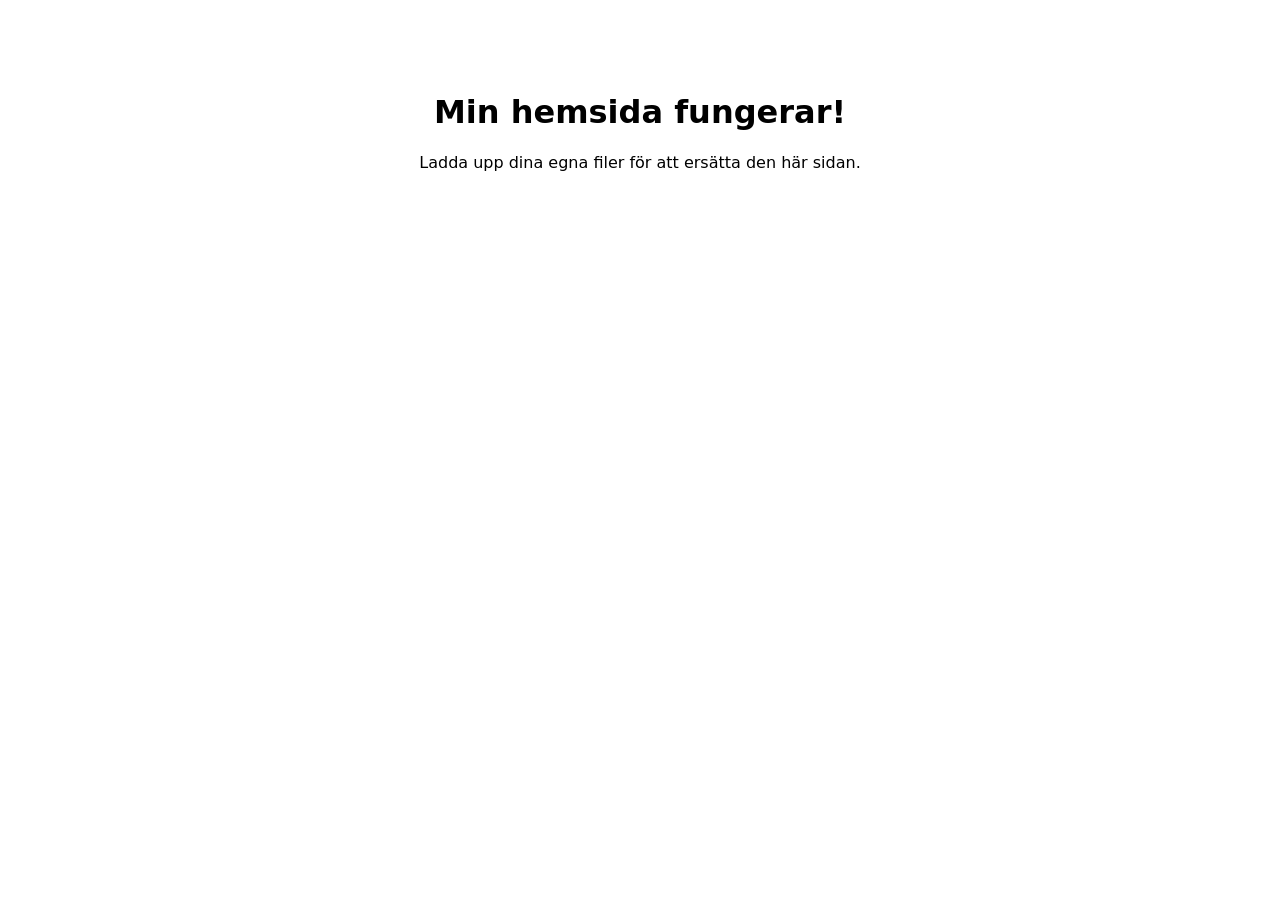
==== index.html @ 6337562b "Create index.html" ====
<!doctype html><html lang="sv"><head><meta charset="utf-8"><meta name="viewport" content="width=device-width, initial-scale=1"><title>Min hemsida</title></head><body style="font-family:system-ui;text-align:center;padding:4rem 1rem"><h1>Min hemsida fungerar!</h1><p>Ladda upp dina egna filer för att ersätta den här sidan.</p></body></html>
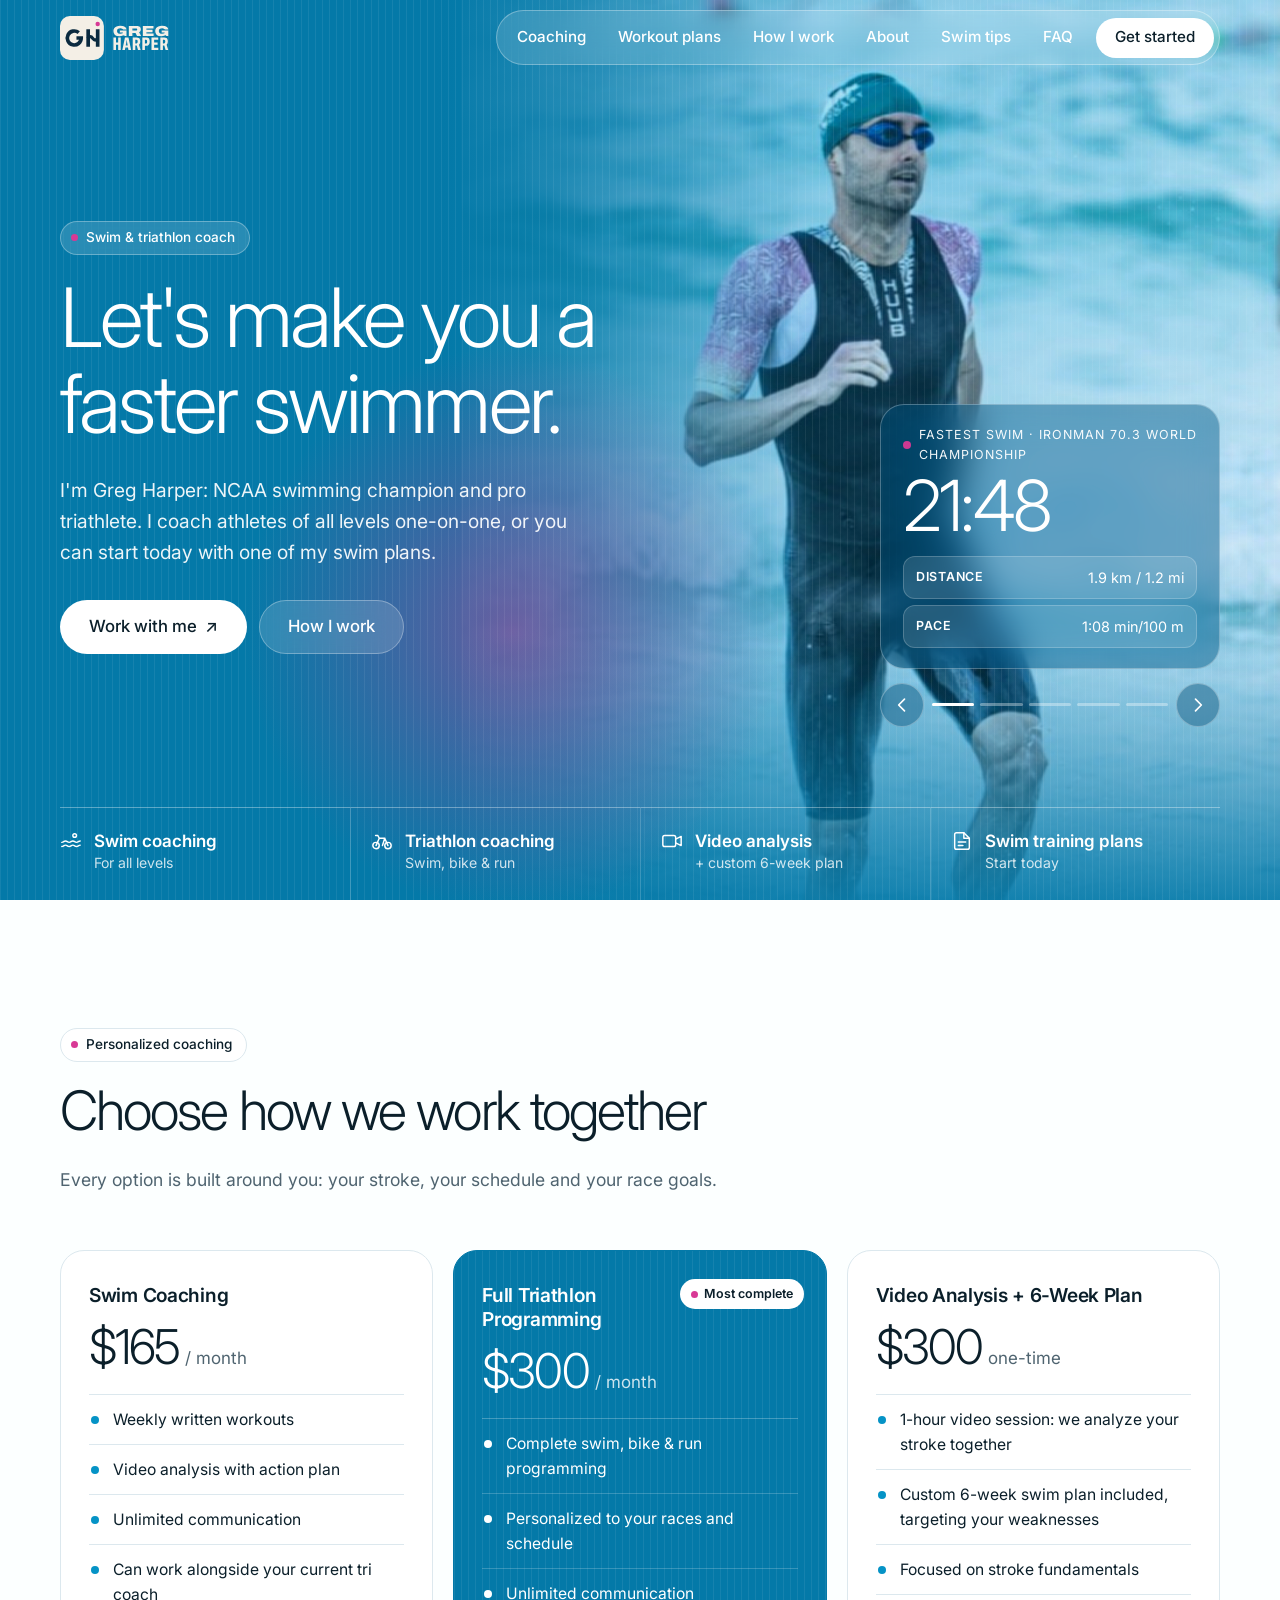
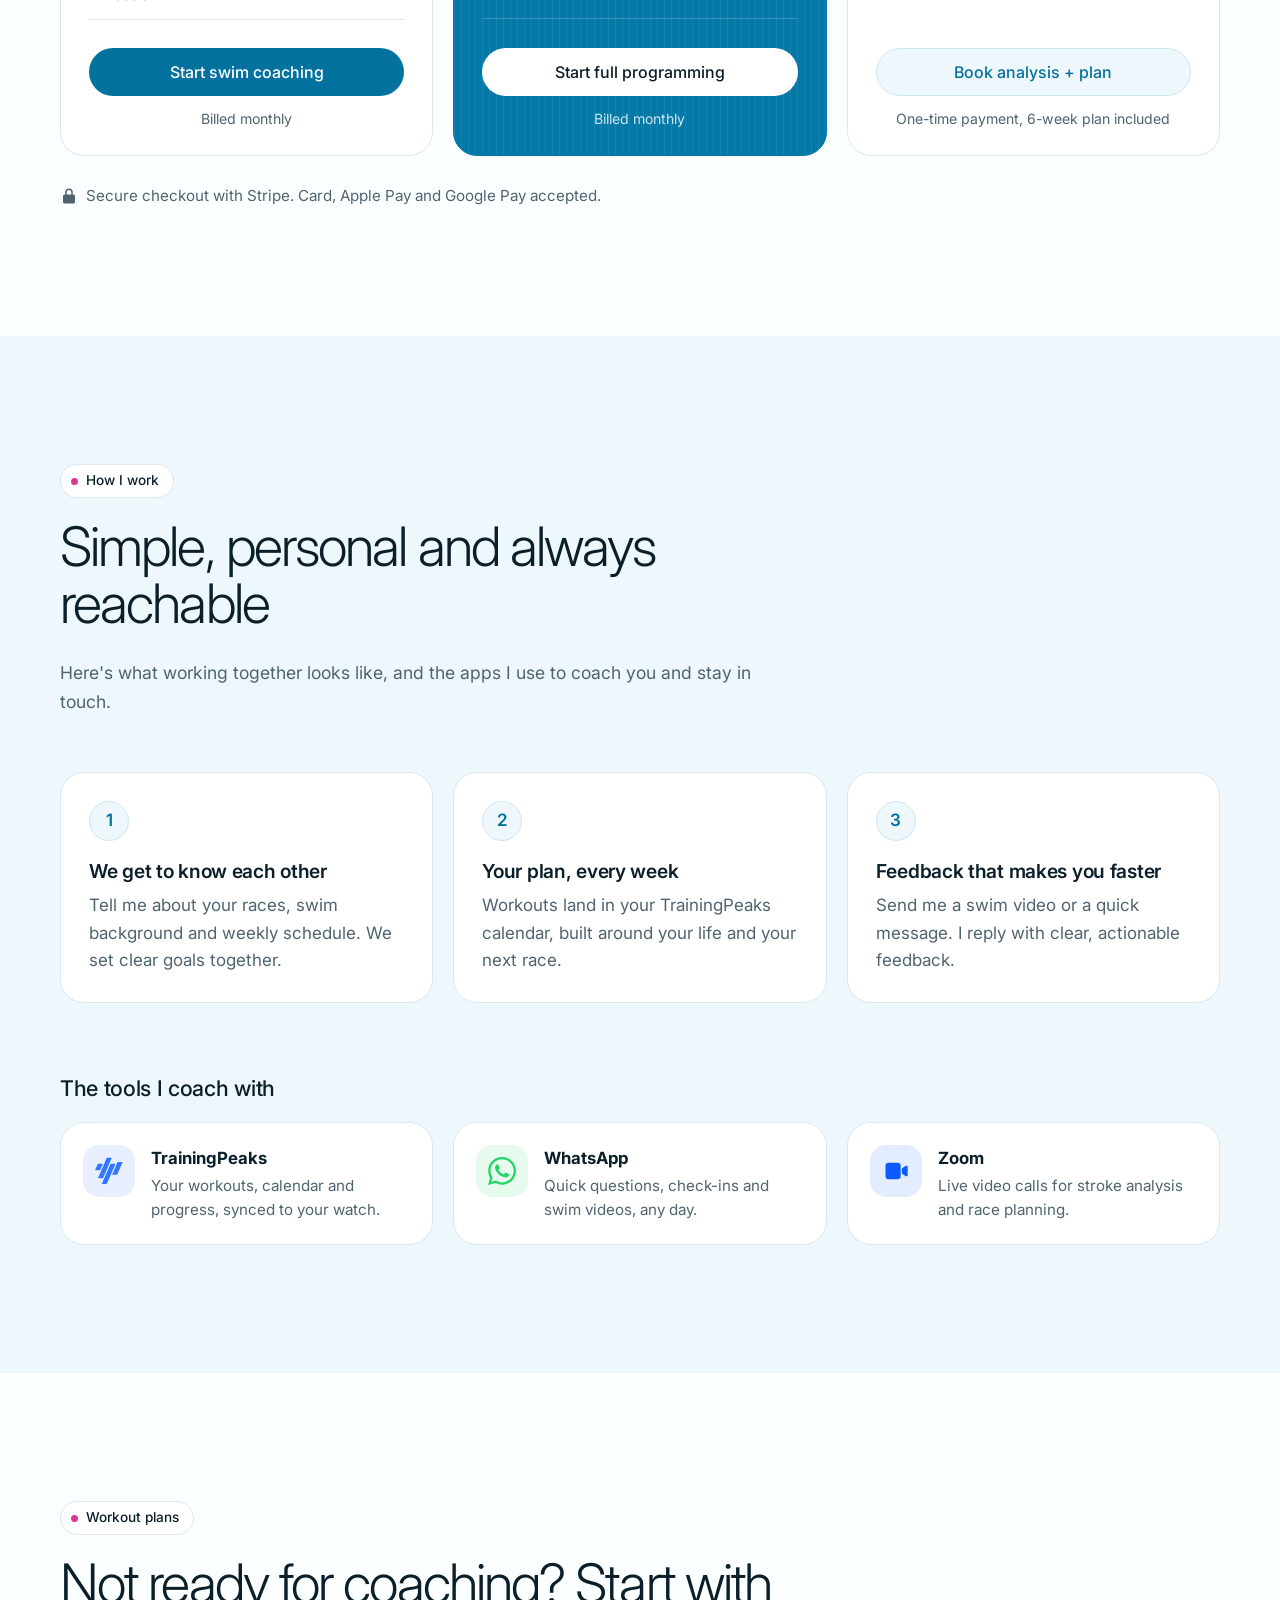
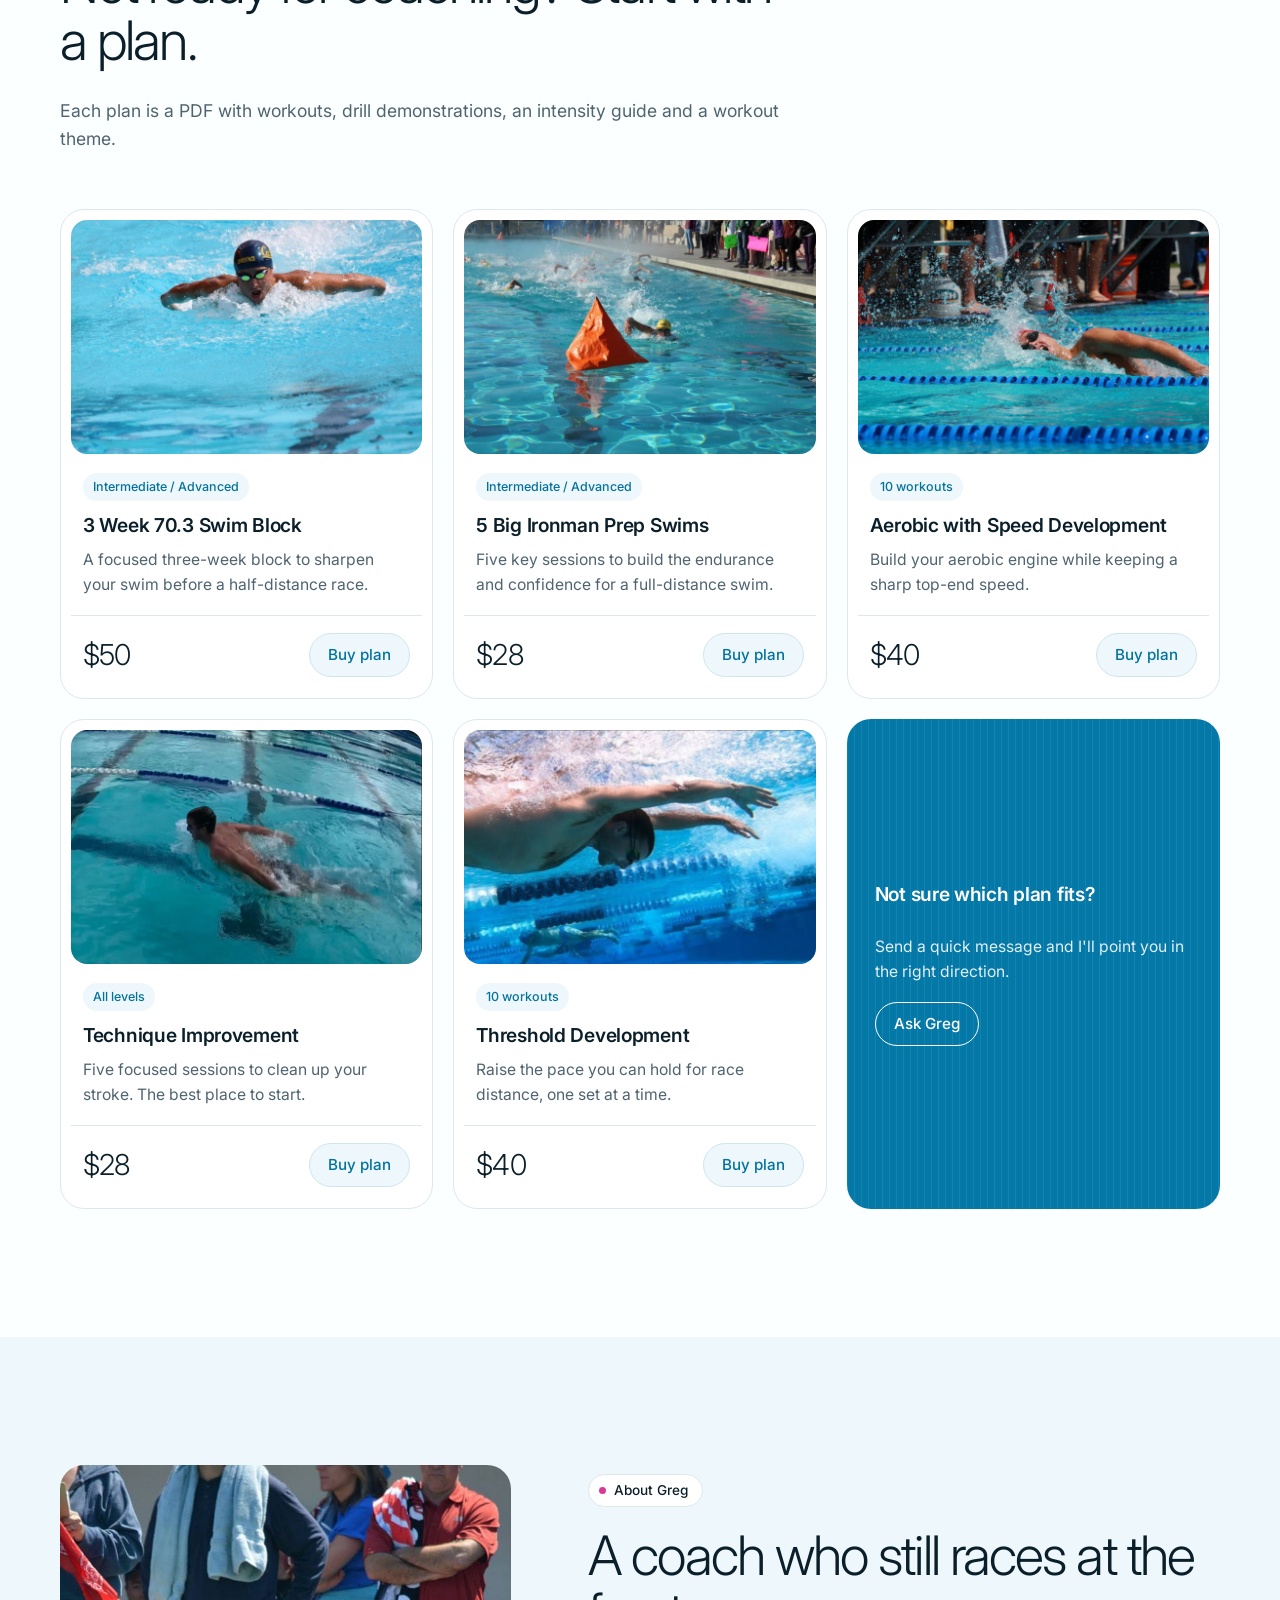
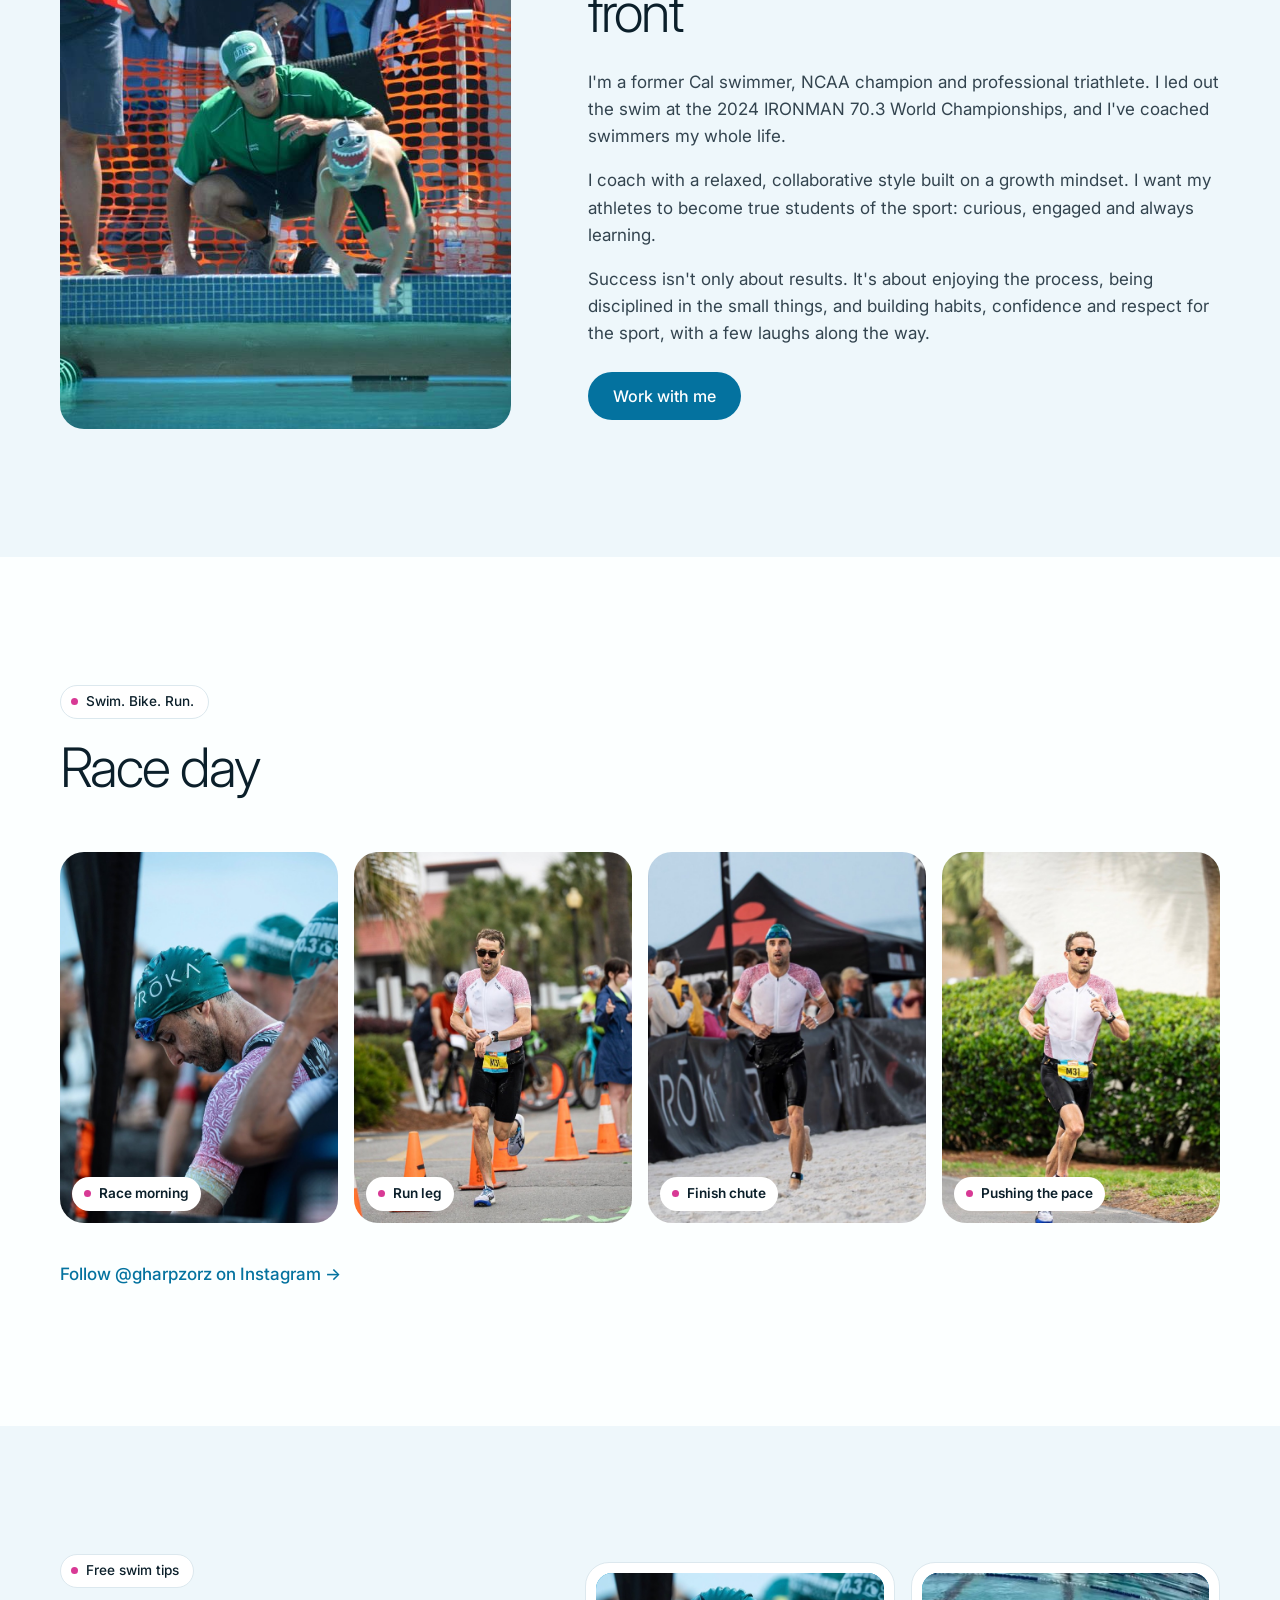
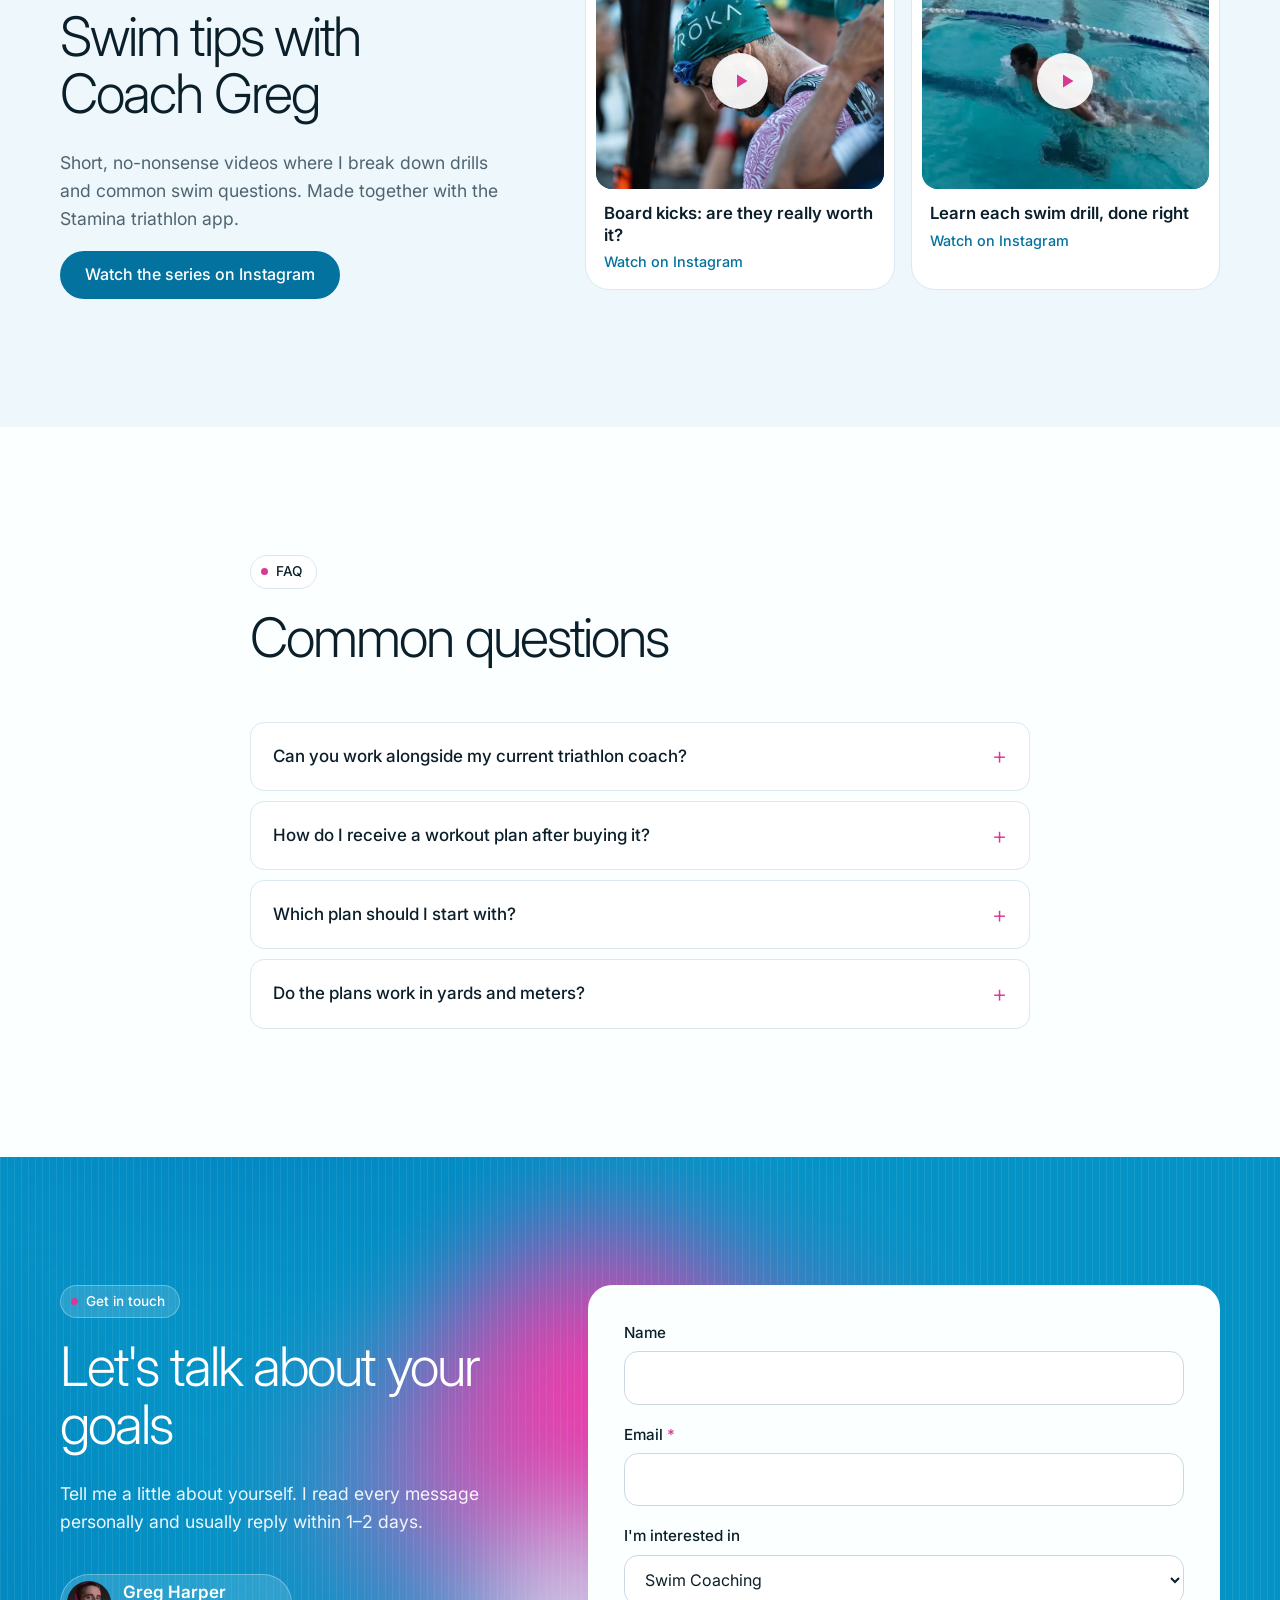
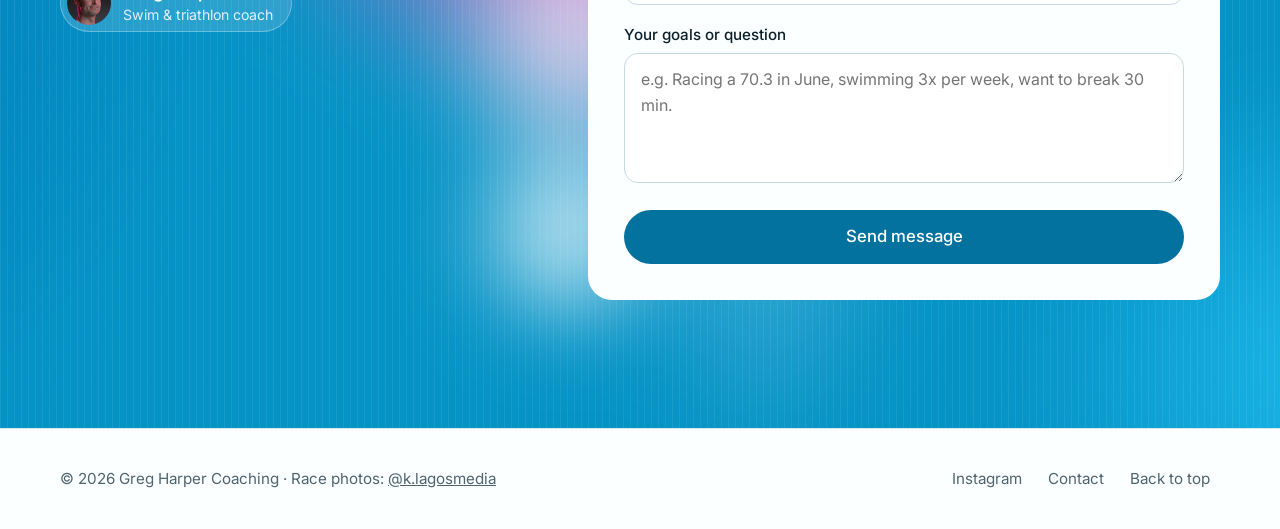
==== commit 1fed74fe: "Add files via upload" ====
--- a/index.html
+++ b/index.html
@@ -1 +1,520 @@
-<!doctype html><html lang="sv"><head><meta charset="utf-8"><meta name="viewport" content="width=device-width, initial-scale=1"><title>Min hemsida</title></head><body style="font-family:system-ui;text-align:center;padding:4rem 1rem"><h1>Min hemsida fungerar!</h1><p>Ladda upp dina egna filer för att ersätta den här sidan.</p></body></html>
+<!doctype html>
+<html lang="en">
+<head>
+  <meta charset="utf-8">
+  <meta name="viewport" content="width=device-width, initial-scale=1, viewport-fit=cover">
+  <title>Greg Harper Coaching | Online Swim &amp; Triathlon Coach</title>
+  <meta name="description" content="Online swim and triathlon coaching from pro triathlete and NCAA swimming champion Greg Harper. Personalized coaching, video stroke analysis and swim workout plans for 70.3 and Ironman.">
+  <link rel="canonical" href="https://www.gregharpercoaching.com/">
+  <meta name="robots" content="index, follow, max-image-preview:large">
+  <meta name="theme-color" content="#0593C6">
+
+  <!-- Open Graph / social sharing -->
+  <meta property="og:type" content="website">
+  <meta property="og:site_name" content="Greg Harper Coaching">
+  <meta property="og:title" content="Greg Harper Coaching | Online Swim &amp; Triathlon Coach">
+  <meta property="og:description" content="Personalized swim &amp; triathlon coaching and swim plans from Greg Harper: NCAA champion, pro triathlete and fastest swimmer at the IRONMAN 70.3 World Championship.">
+  <meta property="og:url" content="https://www.gregharpercoaching.com/">
+  <meta property="og:image" content="https://www.gregharpercoaching.com/assets/og-image.jpg">
+  <meta property="og:image:width" content="1200">
+  <meta property="og:image:height" content="630">
+  <meta name="twitter:card" content="summary_large_image">
+
+  <link rel="icon" href="assets/favicon.svg" type="image/svg+xml">
+  <link rel="preload" as="image" href="assets/img/slide-1.jpg" imagesrcset="assets/img/slide-1-sm.jpg 1000w, assets/img/slide-1.jpg 1126w" imagesizes="(max-width: 960px) 100vw, 64vw">
+  <link rel="preconnect" href="https://fonts.googleapis.com">
+  <link rel="preconnect" href="https://fonts.gstatic.com" crossorigin>
+  <link href="https://fonts.googleapis.com/css2?family=Inter:wght@300;400;500;600;700&display=swap" rel="stylesheet">
+  <link rel="stylesheet" href="styles.css?v=7">
+
+  <!-- Structured data: helps Google show rich results -->
+  <script type="application/ld+json">
+  {
+    "@context": "https://schema.org",
+    "@graph": [
+      {
+        "@type": "Person",
+        "@id": "https://www.gregharpercoaching.com/#greg",
+        "name": "Greg Harper",
+        "jobTitle": "Swim & Triathlon Coach",
+        "description": "Professional triathlete, NCAA swimming champion and online swim coach.",
+        "url": "https://www.gregharpercoaching.com/",
+        "image": "https://www.gregharpercoaching.com/assets/img/greg-coaching.jpg",
+        "sameAs": ["https://www.instagram.com/gharpzorz/"]
+      },
+      {
+        "@type": "ProfessionalService",
+        "@id": "https://www.gregharpercoaching.com/#business",
+        "name": "Greg Harper Coaching",
+        "url": "https://www.gregharpercoaching.com/",
+        "founder": {"@id": "https://www.gregharpercoaching.com/#greg"},
+        "areaServed": "Worldwide",
+        "serviceType": ["Swim coaching", "Triathlon coaching", "Swim video analysis"],
+        "hasOfferCatalog": {
+          "@type": "OfferCatalog",
+          "name": "Coaching & workout plans",
+          "itemListElement": [
+            {"@type": "Offer", "name": "Swim Coaching", "price": "165", "priceCurrency": "USD", "description": "Monthly. Weekly written workouts, video analysis and unlimited communication."},
+            {"@type": "Offer", "name": "Full Triathlon Programming", "price": "300", "priceCurrency": "USD", "description": "Monthly. Complete swim, bike and run programming."},
+            {"@type": "Offer", "name": "Video Analysis + 6-Week Plan", "price": "300", "priceCurrency": "USD", "description": "One-time. One-hour video stroke analysis session plus a custom 6-week swim plan."},
+            {"@type": "Offer", "name": "3 Week 70.3 Swim Block", "price": "50", "priceCurrency": "USD"},
+            {"@type": "Offer", "name": "5 Big Ironman Prep Swims", "price": "28", "priceCurrency": "USD"},
+            {"@type": "Offer", "name": "Aerobic with Speed Development - 10 Workouts", "price": "40", "priceCurrency": "USD"},
+            {"@type": "Offer", "name": "Technique Improvement - 5 Sessions", "price": "28", "priceCurrency": "USD"},
+            {"@type": "Offer", "name": "Threshold Development - 10 Workouts", "price": "40", "priceCurrency": "USD"}
+          ]
+        }
+      },
+      {
+        "@type": "FAQPage",
+        "mainEntity": [
+          {"@type": "Question", "name": "Can you work alongside my current triathlon coach?", "acceptedAnswer": {"@type": "Answer", "text": "Yes. Swim Coaching is designed to work collaboratively with your existing triathlon coach, so your swim fits into your overall training load."}},
+          {"@type": "Question", "name": "How do I receive a workout plan after buying it?", "acceptedAnswer": {"@type": "Answer", "text": "After secure checkout with Stripe you receive your plan as a PDF by email, including workouts, drill demonstrations, an intensity guide and the workout theme."}},
+          {"@type": "Question", "name": "Which plan should I start with?", "acceptedAnswer": {"@type": "Answer", "text": "If you are newer to structured swimming, start with Technique Improvement. Racing a 70.3 soon? Pick the 3 Week 70.3 Swim Block. Unsure? Send a message and Greg will point you in the right direction."}}
+        ]
+      }
+    ]
+  }
+  </script>
+</head>
+<body id="top">
+  <a class="skip-link" href="#main">Skip to content</a>
+
+  <header class="site-header">
+    <div class="container header-inner">
+      <a href="#top" class="logo" aria-label="Greg Harper Coaching, back to top">
+        <img class="logo-light" src="assets/logo/gh-logo-horizontal-white.svg" width="112" height="45" alt="Greg Harper Coaching">
+        <img class="logo-dark" src="assets/logo/gh-logo-horizontal.svg" width="112" height="45" alt="" aria-hidden="true">
+      </a>
+      <button class="nav-toggle" aria-expanded="false" aria-controls="site-nav">
+        <span class="sr-only">Menu</span>
+        <span class="bar" aria-hidden="true"></span>
+      </button>
+      <nav id="site-nav" class="site-nav" aria-label="Main">
+        <ul>
+          <li><a href="#coaching">Coaching</a></li>
+          <li><a href="#plans">Workout plans</a></li>
+          <li><a href="#how">How I work</a></li>
+          <li><a href="#about">About</a></li>
+          <li><a href="#tips">Swim tips</a></li>
+          <li><a href="#faq">FAQ</a></li>
+          <li><a href="#contact" class="btn btn-primary btn-sm">Get started</a></li>
+        </ul>
+      </nav>
+    </div>
+  </header>
+
+  <main id="main">
+    <!-- HERO (version B: Greg in the background, photo slider) -->
+    <section class="hero hero-b" aria-labelledby="hero-title">
+      <div class="slider" aria-roledescription="carousel" aria-label="Photos of Greg racing">
+        <div class="slides" aria-live="off">
+          <figure class="slide is-active" role="group" aria-roledescription="slide" aria-label="1 of 5">
+            <img src="assets/img/slide-1.jpg" srcset="assets/img/slide-1-sm.jpg 1000w, assets/img/slide-1.jpg 1126w" sizes="(max-width: 960px) 100vw, 64vw" width="1126" height="1500" alt="Greg Harper running out of the ocean after the swim at IRONMAN 70.3 Gulf Coast" style="object-position:center 18%" fetchpriority="high" decoding="async">
+          </figure>
+          <figure class="slide" role="group" aria-roledescription="slide" aria-label="2 of 5" aria-hidden="true">
+            <img data-src="assets/img/slide-2.jpg" data-srcset="assets/img/slide-2-sm.jpg 1000w, assets/img/slide-2.jpg 1126w" sizes="(max-width: 960px) 100vw, 64vw" width="1126" height="1500" alt="Close-up of Greg Harper in his swim cap and goggles before the race start" style="object-position:center 30%" decoding="async">
+          </figure>
+          <figure class="slide" role="group" aria-roledescription="slide" aria-label="3 of 5" aria-hidden="true">
+            <img data-src="assets/img/slide-3.jpg" data-srcset="assets/img/slide-3-sm.jpg 1000w, assets/img/slide-3.jpg 1126w" sizes="(max-width: 960px) 100vw, 64vw" width="1126" height="1500" alt="Greg Harper on the run course" style="object-position:center 20%" decoding="async">
+          </figure>
+          <figure class="slide" role="group" aria-roledescription="slide" aria-label="4 of 5" aria-hidden="true">
+            <img data-src="assets/img/slide-4.jpg" data-srcset="assets/img/slide-4-sm.jpg 1000w, assets/img/slide-4.jpg 1126w" sizes="(max-width: 960px) 100vw, 64vw" width="1126" height="1500" alt="Greg Harper running down the finish chute" style="object-position:center 20%" decoding="async">
+          </figure>
+          <figure class="slide" role="group" aria-roledescription="slide" aria-label="5 of 5" aria-hidden="true">
+            <img data-src="assets/img/slide-5.jpg" data-srcset="assets/img/slide-5-sm.jpg 1000w, assets/img/slide-5.jpg 1126w" sizes="(max-width: 960px) 100vw, 64vw" width="1126" height="1500" alt="Greg Harper running past spectators" style="object-position:center 20%" decoding="async">
+          </figure>
+        </div>
+      </div>
+      <div class="hero-shade" aria-hidden="true"></div>
+      <div class="slide-dots"><button class="dot-btn is-active" type="button" aria-label="Show photo 1"><span></span></button><button class="dot-btn" type="button" aria-label="Show photo 2"><span></span></button><button class="dot-btn" type="button" aria-label="Show photo 3"><span></span></button><button class="dot-btn" type="button" aria-label="Show photo 4"><span></span></button><button class="dot-btn" type="button" aria-label="Show photo 5"><span></span></button></div>
+
+      <div class="container hero-b-grid">
+        <div class="hero-text">
+          <p class="eyebrow eyebrow-glass">Swim &amp; triathlon coach</p>
+          <h1 id="hero-title">Let's make you a faster swimmer.</h1>
+          <p class="lead">I'm Greg Harper: NCAA swimming champion and pro triathlete. I coach athletes of all levels one-on-one, or you can start today with one of my swim plans.</p>
+          <div class="hero-cta">
+            <a href="#contact" class="btn btn-white btn-lg">Work with me <span aria-hidden="true">&#8599;</span></a>
+            <a href="#how" class="btn btn-glass btn-lg">How I work</a>
+          </div>
+        </div>
+
+        <div class="hero-side">
+          <div class="stat-card glass">
+            <p class="stat-label"><span class="dot" aria-hidden="true"></span>Fastest swim · IRONMAN 70.3 World Championship</p>
+            <p class="stat-big">21:48</p>
+            <dl class="stat-rows">
+              <div><dt>Distance</dt><dd>1.9 km / 1.2 mi</dd></div>
+              <div><dt>Pace</dt><dd>1:08 min/100 m</dd></div>
+            </dl>
+          </div>
+          <div class="slider-ui">
+            <button class="slide-arrow" type="button" data-dir="-1" aria-label="Previous photo"><svg viewBox="0 0 24 24" aria-hidden="true"><path d="M15 5l-7 7 7 7"/></svg></button>
+            <div class="bars"><button class="bar-btn is-active" type="button" aria-label="Show photo 1"><span></span></button><button class="bar-btn" type="button" aria-label="Show photo 2"><span></span></button><button class="bar-btn" type="button" aria-label="Show photo 3"><span></span></button><button class="bar-btn" type="button" aria-label="Show photo 4"><span></span></button><button class="bar-btn" type="button" aria-label="Show photo 5"><span></span></button></div>
+            <button class="slide-arrow" type="button" data-dir="1" aria-label="Next photo"><svg viewBox="0 0 24 24" aria-hidden="true"><path d="M9 5l7 7-7 7"/></svg></button>
+          </div>
+        </div>
+      </div>
+
+      <!-- What Greg offers (no prices here) -->
+      <nav class="container offers" aria-label="What I offer">
+        <a href="#coaching" class="offer">
+          <span class="offer-icon" aria-hidden="true"><svg viewBox="0 0 24 24"><path d="M2 18c2 0 2-1.5 4-1.5S8 18 10 18s2-1.5 4-1.5 2 1.5 4 1.5 2-1.5 4-1.5M2 13.5c2 0 2-1.5 4-1.5s2 1.5 4 1.5 2-1.5 4-1.5 2 1.5 4 1.5 2-1.5 4-1.5"/><circle cx="16" cy="6" r="2"/></svg></span>
+          <span class="offer-text">Swim coaching<small>For all levels</small></span>
+        </a>
+        <a href="#coaching" class="offer">
+          <span class="offer-icon" aria-hidden="true"><svg viewBox="0 0 24 24"><circle cx="5.5" cy="17" r="3.5"/><circle cx="18.5" cy="17" r="3.5"/><path d="M5.5 17 9 9h6l3.5 8M9 9 7.5 6H5m7.5 11L15 9"/></svg></span>
+          <span class="offer-text">Triathlon coaching<small>Swim, bike &amp; run</small></span>
+        </a>
+        <a href="#coaching" class="offer">
+          <span class="offer-icon" aria-hidden="true"><svg viewBox="0 0 24 24"><rect x="2" y="6" width="14" height="12" rx="2"/><path d="m16 10 6-3v10l-6-3"/></svg></span>
+          <span class="offer-text">Video analysis<small>+ custom 6-week plan</small></span>
+        </a>
+        <a href="#plans" class="offer">
+          <span class="offer-icon" aria-hidden="true"><svg viewBox="0 0 24 24"><path d="M14 3H6a2 2 0 0 0-2 2v14a2 2 0 0 0 2 2h12a2 2 0 0 0 2-2V9z"/><path d="M14 3v6h6M8 13h8M8 17h5"/></svg></span>
+          <span class="offer-text">Swim training plans<small>Start today</small></span>
+        </a>
+      </nav>
+    </section>
+
+    <!-- COACHING -->
+    <section id="coaching" class="section" aria-labelledby="coaching-title">
+      <div class="container">
+        <header class="section-head">
+          <p class="eyebrow">Personalized coaching</p>
+          <h2 id="coaching-title">Choose how we work together</h2>
+          <p>Every option is built around you: your stroke, your schedule and your race goals.</p>
+        </header>
+
+        <div class="cards cards-3">
+          <article class="card">
+            <h3>Swim Coaching</h3>
+            <p class="price"><span class="amount">$165</span><span class="per">/ month</span></p>
+            <ul class="checks">
+              <li>Weekly written workouts</li>
+              <li>Video analysis with action plan</li>
+              <li>Unlimited communication</li>
+              <li>Can work alongside your current tri coach</li>
+            </ul>
+            <a class="btn btn-primary btn-block" data-stripe="swimCoaching" href="#contact">Start swim coaching</a>
+            <p class="fine">Billed monthly</p>
+          </article>
+
+          <article class="card card-featured">
+            <span class="badge">Most complete</span>
+            <h3>Full Triathlon Programming</h3>
+            <p class="price"><span class="amount">$300</span><span class="per">/ month</span></p>
+            <ul class="checks">
+              <li>Complete swim, bike &amp; run programming</li>
+              <li>Personalized to your races and schedule</li>
+              <li>Unlimited communication</li>
+            </ul>
+            <a class="btn btn-primary btn-block" data-stripe="fullTriathlon" href="#contact">Start full programming</a>
+            <p class="fine">Billed monthly</p>
+          </article>
+
+          <article class="card">
+            <h3>Video Analysis + 6-Week Plan</h3>
+            <p class="price"><span class="amount">$300</span><span class="per">one-time</span></p>
+            <ul class="checks">
+              <li>1-hour video session: we analyze your stroke together</li>
+              <li>Custom 6-week swim plan included, targeting your weaknesses</li>
+              <li>Focused on stroke fundamentals</li>
+            </ul>
+            <a class="btn btn-secondary btn-block" data-stripe="videoAnalysis" href="#contact">Book analysis + plan</a>
+            <p class="fine">One-time payment, 6-week plan included</p>
+          </article>
+        </div>
+
+        <p class="secure-note">
+          <svg viewBox="0 0 24 24" width="18" height="18" aria-hidden="true"><path fill="currentColor" d="M12 2a5 5 0 0 0-5 5v3H6a2 2 0 0 0-2 2v8a2 2 0 0 0 2 2h12a2 2 0 0 0 2-2v-8a2 2 0 0 0-2-2h-1V7a5 5 0 0 0-5-5zm-3 8V7a3 3 0 1 1 6 0v3H9z"/></svg>
+          Secure checkout with Stripe. Card, Apple Pay and Google Pay accepted.
+        </p>
+      </div>
+    </section>
+
+    <!-- HOW I WORK -->
+    <section id="how" class="section section-tint" aria-labelledby="how-title">
+      <div class="container">
+        <header class="section-head">
+          <p class="eyebrow">How I work</p>
+          <h2 id="how-title">Simple, personal and always reachable</h2>
+          <p>Here's what working together looks like, and the apps I use to coach you and stay in touch.</p>
+        </header>
+        <ol class="steps">
+          <li>
+            <span class="step-num" aria-hidden="true">1</span>
+            <h3>We get to know each other</h3>
+            <p>Tell me about your races, swim background and weekly schedule. We set clear goals together.</p>
+          </li>
+          <li>
+            <span class="step-num" aria-hidden="true">2</span>
+            <h3>Your plan, every week</h3>
+            <p>Workouts land in your TrainingPeaks calendar, built around your life and your next race.</p>
+          </li>
+          <li>
+            <span class="step-num" aria-hidden="true">3</span>
+            <h3>Feedback that makes you faster</h3>
+            <p>Send me a swim video or a quick message. I reply with clear, actionable feedback.</p>
+          </li>
+        </ol>
+
+        <h3 class="tools-title">The tools I coach with</h3>
+        <ul class="tools">
+          <li class="tool">
+            <span class="tool-logo" style="--brand:#3177FF" aria-hidden="true"><svg viewBox="0 0 53 50"><path fill="currentColor" d="M22.2338 49.725H12.682L29.4257 11.1625H38.9775L22.2338 49.725ZM15.0917 38.5625H5.53983L22.2959 0H31.8478L15.1041 38.5625H15.0917ZM41.971 31.875H32.4192L42.7411 8.1125H52.293L41.971 31.875ZM15.0047 11.1625L9.55185 23.725H0L5.45288 11.1625H15.0047Z"/></svg></span>
+            <div><strong>TrainingPeaks</strong><p>Your workouts, calendar and progress, synced to your watch.</p></div>
+          </li>
+          <li class="tool">
+            <span class="tool-logo" style="--brand:#25D366" aria-hidden="true"><svg viewBox="0 0 24 24"><path fill="currentColor" d="M17.472 14.382c-.297-.149-1.758-.867-2.03-.967-.273-.099-.471-.148-.67.15-.197.297-.767.966-.94 1.164-.173.199-.347.223-.644.075-.297-.15-1.255-.463-2.39-1.475-.883-.788-1.48-1.761-1.653-2.059-.173-.297-.018-.458.13-.606.134-.133.298-.347.446-.52.149-.174.198-.298.298-.497.099-.198.05-.371-.025-.52-.075-.149-.669-1.612-.916-2.207-.242-.579-.487-.5-.669-.51-.173-.008-.371-.01-.57-.01-.198 0-.52.074-.792.372-.272.297-1.04 1.016-1.04 2.479 0 1.462 1.065 2.875 1.213 3.074.149.198 2.096 3.2 5.077 4.487.709.306 1.262.489 1.694.625.712.227 1.36.195 1.871.118.571-.085 1.758-.719 2.006-1.413.248-.694.248-1.289.173-1.413-.074-.124-.272-.198-.57-.347m-5.421 7.403h-.004a9.87 9.87 0 01-5.031-1.378l-.361-.214-3.741.982.998-3.648-.235-.374a9.86 9.86 0 01-1.51-5.26c.001-5.45 4.436-9.884 9.888-9.884 2.64 0 5.122 1.03 6.988 2.898a9.825 9.825 0 012.893 6.994c-.003 5.45-4.437 9.884-9.885 9.884m8.413-18.297A11.815 11.815 0 0012.05 0C5.495 0 .16 5.335.157 11.892c0 2.096.547 4.142 1.588 5.945L.057 24l6.305-1.654a11.882 11.882 0 005.683 1.448h.005c6.554 0 11.89-5.335 11.893-11.893a11.821 11.821 0 00-3.48-8.413Z"/></svg></span>
+            <div><strong>WhatsApp</strong><p>Quick questions, check-ins and swim videos, any day.</p></div>
+          </li>
+          <li class="tool">
+            <span class="tool-logo" style="--brand:#0B5CFF" aria-hidden="true"><svg viewBox="0 0 24 24"><path fill="currentColor" d="M3 7.5A2.5 2.5 0 0 1 5.5 5h8A2.5 2.5 0 0 1 16 7.5v9a2.5 2.5 0 0 1-2.5 2.5h-8A2.5 2.5 0 0 1 3 16.5zm14 2.4 3.4-2.3c.7-.5 1.6 0 1.6.8v7.2c0 .8-.9 1.3-1.6.8L17 14.1z"/></svg></span>
+            <div><strong>Zoom</strong><p>Live video calls for stroke analysis and race planning.</p></div>
+          </li>
+        </ul>
+      </div>
+    </section>
+
+    <!-- WORKOUT PLANS -->
+    <section id="plans" class="section" aria-labelledby="plans-title">
+      <div class="container">
+        <header class="section-head">
+          <p class="eyebrow">Workout plans</p>
+          <h2 id="plans-title">Not ready for coaching? Start with a plan.</h2>
+          <p>Each plan is a PDF with workouts, drill demonstrations, an intensity guide and a workout theme.</p>
+        </header>
+
+        <div class="plans">
+          <article class="plan">
+            <img class="plan-img" src="assets/img/plan-703.jpg" width="720" height="480" alt="Swimmer doing butterfly in a pool" loading="lazy" decoding="async">
+            <div class="plan-top">
+              <span class="tag">Intermediate / Advanced</span>
+              <h3>3 Week 70.3 Swim Block</h3>
+              <p>A focused three-week block to sharpen your swim before a half-distance race.</p>
+            </div>
+            <div class="plan-bottom">
+              <span class="plan-price">$50</span>
+              <a class="btn btn-secondary btn-sm" data-stripe="block703" href="#contact">Buy plan<span class="sr-only">: 3 Week 70.3 Swim Block</span></a>
+            </div>
+          </article>
+
+          <article class="plan">
+            <img class="plan-img" src="assets/img/plan-ironman.jpg" width="720" height="480" alt="Triathletes swimming past a race buoy" loading="lazy" decoding="async">
+            <div class="plan-top">
+              <span class="tag">Intermediate / Advanced</span>
+              <h3>5 Big Ironman Prep Swims</h3>
+              <p>Five key sessions to build the endurance and confidence for a full-distance swim.</p>
+            </div>
+            <div class="plan-bottom">
+              <span class="plan-price">$28</span>
+              <a class="btn btn-secondary btn-sm" data-stripe="ironmanPrep" href="#contact">Buy plan<span class="sr-only">: 5 Big Ironman Prep Swims</span></a>
+            </div>
+          </article>
+
+          <article class="plan">
+            <img class="plan-img" src="assets/img/plan-aerobic.jpg" width="720" height="480" alt="Freestyle swimmer racing in a pool lane" loading="lazy" decoding="async">
+            <div class="plan-top">
+              <span class="tag">10 workouts</span>
+              <h3>Aerobic with Speed Development</h3>
+              <p>Build your aerobic engine while keeping a sharp top-end speed.</p>
+            </div>
+            <div class="plan-bottom">
+              <span class="plan-price">$40</span>
+              <a class="btn btn-secondary btn-sm" data-stripe="aerobicSpeed" href="#contact">Buy plan<span class="sr-only">: Aerobic with Speed Development</span></a>
+            </div>
+          </article>
+
+          <article class="plan">
+            <img class="plan-img" src="assets/img/plan-technique.jpg" width="720" height="480" alt="Swimmer working on stroke technique" loading="lazy" decoding="async">
+            <div class="plan-top">
+              <span class="tag">All levels</span>
+              <h3>Technique Improvement</h3>
+              <p>Five focused sessions to clean up your stroke. The best place to start.</p>
+            </div>
+            <div class="plan-bottom">
+              <span class="plan-price">$28</span>
+              <a class="btn btn-secondary btn-sm" data-stripe="technique" href="#contact">Buy plan<span class="sr-only">: Technique Improvement</span></a>
+            </div>
+          </article>
+
+          <article class="plan">
+            <img class="plan-img" src="assets/img/plan-threshold.jpg" width="720" height="480" alt="Underwater view of a freestyle stroke" loading="lazy" decoding="async">
+            <div class="plan-top">
+              <span class="tag">10 workouts</span>
+              <h3>Threshold Development</h3>
+              <p>Raise the pace you can hold for race distance, one set at a time.</p>
+            </div>
+            <div class="plan-bottom">
+              <span class="plan-price">$40</span>
+              <a class="btn btn-secondary btn-sm" data-stripe="threshold" href="#contact">Buy plan<span class="sr-only">: Threshold Development</span></a>
+            </div>
+          </article>
+
+          <aside class="plan plan-help">
+            <h3>Not sure which plan fits?</h3>
+            <p>Send a quick message and I'll point you in the right direction.</p>
+            <a class="btn btn-outline btn-sm" href="#contact">Ask Greg</a>
+          </aside>
+        </div>
+      </div>
+    </section>
+
+    <!-- ABOUT -->
+    <section id="about" class="section section-tint" aria-labelledby="about-title">
+      <div class="container about">
+        <div class="about-photo">
+          <img src="assets/img/greg-coaching.jpg" width="636" height="960" alt="Greg Harper coaching a young swimmer at the start of a race" loading="lazy" decoding="async">
+        </div>
+        <div class="about-text">
+          <p class="eyebrow">About Greg</p>
+          <h2 id="about-title">A coach who still races at the front</h2>
+          <p>I'm a former Cal swimmer, NCAA champion and professional triathlete. I led out the swim at the 2024 IRONMAN 70.3 World Championships, and I've coached swimmers my whole life.</p>
+          <p>I coach with a relaxed, collaborative style built on a growth mindset. I want my athletes to become true students of the sport: curious, engaged and always learning.</p>
+          <p>Success isn't only about results. It's about enjoying the process, being disciplined in the small things, and building habits, confidence and respect for the sport, with a few laughs along the way.</p>
+          <a href="#contact" class="btn btn-primary">Work with me</a>
+        </div>
+      </div>
+    </section>
+
+    <!-- GALLERY -->
+    <section class="section gallery-section" aria-labelledby="gallery-title">
+      <div class="container">
+        <header class="section-head">
+          <p class="eyebrow">Swim. Bike. Run.</p>
+          <h2 id="gallery-title">Race day</h2>
+        </header>
+        <div class="gallery">
+          <figure>
+            <img src="assets/img/race-swim-start.jpg" width="675" height="900" alt="Greg Harper in his swim cap and goggles at the start of a race" loading="lazy" decoding="async">
+            <figcaption>Race morning</figcaption>
+          </figure>
+          <figure>
+            <img src="assets/img/race-run.jpg" width="675" height="900" alt="Greg Harper running during the run leg of a 70.3" loading="lazy" decoding="async">
+            <figcaption>Run leg</figcaption>
+          </figure>
+          <figure>
+            <img src="assets/img/race-finish.jpg" width="676" height="900" alt="Greg Harper running down the finish chute" loading="lazy" decoding="async">
+            <figcaption>Finish chute</figcaption>
+          </figure>
+          <figure>
+            <img src="assets/img/race-run-2.jpg" width="675" height="900" alt="Greg Harper running past the crowd on the run course" loading="lazy" decoding="async">
+            <figcaption>Pushing the pace</figcaption>
+          </figure>
+        </div>
+        <p class="gallery-link"><a href="https://www.instagram.com/gharpzorz/" rel="noopener" target="_blank">Follow @gharpzorz on Instagram &rarr;</a></p>
+      </div>
+    </section>
+
+    <!-- SWIM TIPS -->
+    <section id="tips" class="section section-tint" aria-labelledby="tips-title">
+      <div class="container tips">
+        <div class="tips-intro">
+          <p class="eyebrow">Free swim tips</p>
+          <h2 id="tips-title">Swim tips with Coach Greg</h2>
+          <p>Short, no-nonsense videos where I break down drills and common swim questions. Made together with the Stamina triathlon app.</p>
+          <a class="btn btn-primary" href="https://www.instagram.com/joinstamina/" rel="noopener" target="_blank">Watch the series on Instagram</a>
+        </div>
+        <ul class="tip-list">
+          <li>
+            <a class="tip" href="https://www.instagram.com/p/DTA40JJk6Lb/" rel="noopener" target="_blank">
+              <span class="tip-thumb"><img src="assets/img/race-swim-start.jpg" width="675" height="900" alt="" loading="lazy" decoding="async"><span class="play" aria-hidden="true"><svg viewBox="0 0 24 24"><path d="M8 5.5v13l10.5-6.5z"/></svg></span></span>
+              <span class="tip-text"><strong>Board kicks: are they really worth it?</strong><small>Watch on Instagram</small></span>
+            </a>
+          </li>
+          <li>
+            <a class="tip" href="https://www.instagram.com/joinstamina/reel/DffduhrxySl/" rel="noopener" target="_blank">
+              <span class="tip-thumb"><img src="assets/img/plan-technique.jpg" width="720" height="480" alt="" loading="lazy" decoding="async"><span class="play" aria-hidden="true"><svg viewBox="0 0 24 24"><path d="M8 5.5v13l10.5-6.5z"/></svg></span></span>
+              <span class="tip-text"><strong>Learn each swim drill, done right</strong><small>Watch on Instagram</small></span>
+            </a>
+          </li>
+        </ul>
+      </div>
+    </section>
+
+    <!-- FAQ -->
+    <section id="faq" class="section" aria-labelledby="faq-title">
+      <div class="container narrow">
+        <header class="section-head">
+          <p class="eyebrow">FAQ</p>
+          <h2 id="faq-title">Common questions</h2>
+        </header>
+        <div class="faq">
+          <details>
+            <summary>Can you work alongside my current triathlon coach?</summary>
+            <p>Yes. Swim Coaching is designed to work collaboratively with your existing triathlon coach, so your swim fits into your overall training load.</p>
+          </details>
+          <details>
+            <summary>How do I receive a workout plan after buying it?</summary>
+            <p>After secure checkout with Stripe you receive your plan as a PDF by email, including workouts, drill demonstrations, an intensity guide and the workout theme.</p>
+          </details>
+          <details>
+            <summary>Which plan should I start with?</summary>
+            <p>Newer to structured swimming? Start with Technique Improvement. Racing a 70.3 soon? Pick the 3 Week 70.3 Swim Block. Still unsure? Send me a message.</p>
+          </details>
+          <details>
+            <summary>Do the plans work in yards and meters?</summary>
+            <p>Yes. Workouts can be swum in a yard or meter pool. Just keep the same intervals and effort.</p>
+          </details>
+        </div>
+      </div>
+    </section>
+
+    <!-- CONTACT -->
+    <section id="contact" class="section section-blue" aria-labelledby="contact-title">
+      <div class="blur-bg blur-bg--alt" aria-hidden="true"><span class="blob"></span></div>
+      <div class="container contact">
+        <div class="contact-intro">
+          <p class="eyebrow">Get in touch</p>
+          <h2 id="contact-title">Let's talk about your goals</h2>
+          <p>Tell me a little about yourself. I read every message personally and usually reply within 1–2 days.</p>
+          <p class="signoff"><img src="assets/img/greg-avatar.jpg" width="150" height="150" alt="" class="avatar"> <span>Greg Harper<br><small>Swim &amp; triathlon coach</small></span></p>
+        </div>
+        <form class="contact-form" name="contact" method="POST" action="thanks.html" data-netlify="true" netlify-honeypot="company">
+          <input type="hidden" name="form-name" value="contact">
+          <p class="hidden-field"><label>Leave this empty <input name="company" tabindex="-1" autocomplete="off"></label></p>
+          <div class="field">
+            <label for="name">Name</label>
+            <input id="name" name="name" type="text" autocomplete="name">
+          </div>
+          <div class="field">
+            <label for="email">Email <span class="req" aria-hidden="true">*</span></label>
+            <input id="email" name="email" type="email" autocomplete="email" required aria-describedby="email-error">
+            <p class="error" id="email-error" role="alert" hidden>Please enter a valid email address.</p>
+          </div>
+          <div class="field">
+            <label for="interest">I'm interested in</label>
+            <select id="interest" name="interest">
+              <option>Swim Coaching</option>
+              <option>Full Triathlon Programming</option>
+              <option>Video Analysis + 6-Week Plan</option>
+              <option>A workout plan</option>
+              <option>Just a question</option>
+            </select>
+          </div>
+          <div class="field">
+            <label for="message">Your goals or question</label>
+            <textarea id="message" name="message" rows="4" placeholder="e.g. Racing a 70.3 in June, swimming 3x per week, want to break 30 min."></textarea>
+          </div>
+          <button type="submit" class="btn btn-primary btn-block btn-lg">Send message</button>
+        </form>
+      </div>
+    </section>
+  </main>
+
+  <footer class="site-footer">
+    <div class="container footer-inner">
+      <p>&copy; <span id="year">2026</span> Greg Harper Coaching · Race photos: <a href="https://www.instagram.com/k.lagosmedia/" rel="noopener" target="_blank">@k.lagosmedia</a></p>
+      <ul>
+        <li><a href="https://www.instagram.com/gharpzorz/" rel="noopener" target="_blank">Instagram</a></li>
+        <li><a href="#contact">Contact</a></li>
+        <li><a href="#top">Back to top</a></li>
+      </ul>
+    </div>
+  </footer>
+
+  <script src="main.js?v=7" defer></script>
+</body>
+</html>
--- a/styles.css
+++ b/styles.css
@@ -0,0 +1,398 @@
+/* =========================================================
+   Greg Harper Coaching
+   Palette: Sky Blue + White, one accent: Hot Pink
+   ========================================================= */
+:root {
+  --sky: #0593c6;        /* brand surface */
+  --sky-deep: #0479a8;   /* white text on this passes AA */
+  --sky-ink: #04729f;    /* sky-coloured text/buttons on white (AA) */
+  --sky-wash: #eef7fb;   /* light section tint */
+  --pink: #d83995;       /* the one accent */
+  --white: #fcffff;
+  --ink: #0b1f2a;
+  --muted: #4f6470;
+  --line: #dce8ee;
+  --glass: rgba(255, 255, 255, .14);
+  --glass-line: rgba(255, 255, 255, .3);
+  --ribs: repeating-linear-gradient(90deg, rgba(255, 255, 255, .07) 0 1px, transparent 1px 7px);
+  --radius: 24px;
+  --radius-sm: 14px;
+  --font: "Inter", system-ui, -apple-system, "Segoe UI", Roboto, sans-serif;
+  --header-h: 76px;
+}
+
+/* ============ Base ============ */
+*, *::before, *::after { box-sizing: border-box; }
+html { scroll-behavior: smooth; scroll-padding-top: calc(var(--header-h) + 8px); -webkit-text-size-adjust: 100%; }
+body { margin: 0; font-family: var(--font); color: var(--ink); background: var(--white); font-size: 1.0625rem; line-height: 1.6; -webkit-font-smoothing: antialiased; }
+img { max-width: 100%; height: auto; display: block; }
+h1, h2, h3 { margin: 0 0 .5em; letter-spacing: -.035em; line-height: 1.05; }
+h1 { font-size: clamp(2.6rem, 6.4vw, 5.2rem); font-weight: 300; }
+h2 { font-size: clamp(2rem, 4.4vw, 3.4rem); font-weight: 300; }
+h3 { font-size: 1.2rem; font-weight: 600; letter-spacing: -.015em; line-height: 1.25; }
+p { margin: 0 0 1em; }
+a { color: var(--sky-ink); }
+:focus-visible { outline: 3px solid var(--pink); outline-offset: 3px; border-radius: 8px; }
+.container { width: 100%; max-width: 1200px; margin: 0 auto; padding: 0 20px; }
+.narrow { max-width: 820px; }
+.sr-only, .hidden-field { position: absolute !important; width: 1px; height: 1px; overflow: hidden; clip: rect(0 0 0 0); white-space: nowrap; border: 0; padding: 0; margin: -1px; }
+.skip-link { position: absolute; left: 12px; top: -60px; z-index: 100; background: var(--ink); color: #fff; padding: 10px 16px; border-radius: 10px; text-decoration: none; }
+.skip-link:focus { top: 12px; }
+
+/* Glass surface (used on blue backgrounds) */
+.glass {
+  background: var(--glass); border: 1px solid var(--glass-line);
+  -webkit-backdrop-filter: blur(18px) saturate(140%); backdrop-filter: blur(18px) saturate(140%);
+}
+
+/* ============ Buttons ============ */
+.btn {
+  display: inline-flex; align-items: center; justify-content: center; gap: .45em;
+  min-height: 48px; padding: 0 24px; border-radius: 999px; border: 1px solid transparent;
+  font: inherit; font-weight: 500; font-size: 1rem; text-decoration: none; cursor: pointer;
+  transition: background-color .15s, color .15s, border-color .15s;
+}
+.btn-sm { min-height: 44px; padding: 0 18px; font-size: .95rem; }
+.btn-lg { min-height: 54px; padding: 0 28px; font-size: 1.05rem; }
+.btn-block { width: 100%; }
+.btn-primary { background: var(--sky-ink); color: #fff; }
+.btn-primary:hover { background: var(--ink); }
+.btn-secondary { background: var(--sky-wash); color: var(--sky-ink); border-color: #cfe6f1; }
+.btn-secondary:hover { border-color: var(--sky-ink); }
+.btn-outline { border-color: var(--ink); color: var(--ink); }
+.btn-outline:hover { background: var(--ink); color: #fff; }
+.btn-white { background: #fff; color: var(--ink); }
+.btn-white:hover { background: var(--ink); color: #fff; }
+.btn-glass { background: var(--glass); border-color: var(--glass-line); color: #fff; -webkit-backdrop-filter: blur(14px); backdrop-filter: blur(14px); }
+.btn-glass:hover { background: rgba(255, 255, 255, .26); }
+
+/* ============ Header ============ */
+.site-header { position: fixed; inset: 0 0 auto 0; z-index: 50; height: var(--header-h); transition: background-color .2s, border-color .2s; border-bottom: 1px solid transparent; }
+.site-header.scrolled { background: var(--white); border-color: var(--line); }
+.header-inner { display: flex; align-items: center; justify-content: space-between; height: 100%; gap: 16px; }
+.logo { display: block; text-decoration: none; flex: none; }
+.logo img { height: 44px; width: auto; }
+.logo-dark { display: none; }
+.site-header.scrolled .logo-light { display: none; }
+.site-header.scrolled .logo-dark { display: block; }
+.site-nav ul { display: flex; align-items: center; gap: 2px; list-style: none; margin: 0; padding: 5px; border-radius: 999px;
+  background: var(--glass); border: 1px solid var(--glass-line); -webkit-backdrop-filter: blur(16px); backdrop-filter: blur(16px); }
+.site-nav a:not(.btn) { display: block; padding: 9px 15px; border-radius: 999px; color: #fff; text-decoration: none; font-size: .95rem; font-weight: 500; transition: background-color .15s; }
+.site-nav a:not(.btn):hover { background: rgba(255, 255, 255, .18); }
+.site-nav .btn { margin-left: 6px; min-height: 40px; padding: 0 18px; background: #fff; color: var(--ink); }
+.site-nav .btn:hover { background: var(--ink); color: #fff; }
+.site-header.scrolled .site-nav ul { background: var(--sky-wash); border-color: var(--line); -webkit-backdrop-filter: none; backdrop-filter: none; }
+.site-header.scrolled .site-nav a:not(.btn) { color: var(--ink); }
+.site-header.scrolled .site-nav a:not(.btn):hover { background: #fff; }
+.site-header.scrolled .site-nav .btn { background: var(--sky-ink); color: #fff; }
+.nav-toggle { display: none; }
+
+@media (max-width: 960px) {
+  .nav-toggle { display: grid; place-items: center; width: 48px; height: 48px; border: 1px solid var(--glass-line); background: var(--glass); border-radius: 999px; cursor: pointer; }
+  .site-header.scrolled .nav-toggle, .nav-toggle[aria-expanded="true"] { background: var(--sky-wash); border-color: var(--line); }
+  .nav-toggle .bar, .nav-toggle .bar::before, .nav-toggle .bar::after { display: block; width: 20px; height: 2px; background: #fff; border-radius: 2px; position: relative; }
+  .site-header.scrolled .nav-toggle .bar, .site-header.scrolled .nav-toggle .bar::before, .site-header.scrolled .nav-toggle .bar::after,
+  .nav-toggle[aria-expanded="true"] .bar::before, .nav-toggle[aria-expanded="true"] .bar::after { background: var(--ink); }
+  .nav-toggle .bar::before, .nav-toggle .bar::after { content: ""; position: absolute; left: 0; }
+  .nav-toggle .bar::before { top: -6px; } .nav-toggle .bar::after { top: 6px; }
+  .nav-toggle[aria-expanded="true"] .bar { background: transparent !important; }
+  .nav-toggle[aria-expanded="true"] .bar::before { transform: translateY(6px) rotate(45deg); }
+  .nav-toggle[aria-expanded="true"] .bar::after { transform: translateY(-6px) rotate(-45deg); }
+  .site-header:has(.site-nav.open) { background: var(--white); border-color: var(--line); }
+  .site-header:has(.site-nav.open) .logo-light { display: none; }
+  .site-header:has(.site-nav.open) .logo-dark { display: block; }
+  .site-nav { position: fixed; inset: var(--header-h) 0 auto 0; background: var(--white); border-bottom: 1px solid var(--line); padding: 8px 20px 24px; display: none; }
+  .site-nav.open { display: block; }
+  .site-nav ul, .site-header.scrolled .site-nav ul { flex-direction: column; align-items: stretch; gap: 0; padding: 0; border: 0; border-radius: 0; background: none; -webkit-backdrop-filter: none; backdrop-filter: none; }
+  .site-nav a:not(.btn), .site-header.scrolled .site-nav a:not(.btn) { color: var(--ink); padding: 15px 4px; font-size: 1.15rem; border-radius: 0; border-bottom: 1px solid var(--line); }
+  .site-nav .btn, .site-header.scrolled .site-nav .btn { margin: 16px 0 0; width: 100%; min-height: 52px; background: var(--sky-ink); color: #fff; }
+}
+
+/* ============ Blurred motion background (hero + contact) ============ */
+.hero, .section-blue { position: relative; overflow: hidden; background: var(--sky); color: #fff; isolation: isolate; }
+.blur-bg { position: absolute; inset: 0; z-index: -1; overflow: hidden; }
+/* Abstract motion-blurred figure (pink + white) on sky blue, like a long-exposure photo */
+.blob {
+  position: absolute; inset: -10%;
+  background:
+    radial-gradient(7% 17% at 52.5% 27%, #ffffff, transparent 70%),
+    radial-gradient(10% 24% at 53% 46%, rgba(255, 228, 242, .95), transparent 72%),
+    radial-gradient(14% 30% at 53.5% 70%, #e0409c, transparent 72%),
+    radial-gradient(22% 40% at 58% 62%, rgba(232, 70, 160, .7), transparent 70%),
+    radial-gradient(14% 30% at 47% 60%, rgba(255, 110, 185, .55), transparent 70%),
+    radial-gradient(10% 50% at 62% 40%, rgba(255, 255, 255, .35), transparent 70%),
+    radial-gradient(42% 70% at 6% 50%, rgba(2, 104, 160, .8), transparent 70%),
+    radial-gradient(26% 42% at 92% 14%, rgba(70, 200, 245, .7), transparent 70%),
+    radial-gradient(30% 40% at 38% 104%, rgba(2, 112, 170, .6), transparent 70%);
+  filter: blur(34px) saturate(1.25); transform: scaleX(1.4);
+}
+.blur-bg--alt .blob { transform: scaleX(1.35) scaleY(-1) translateX(-6%); }
+.blur-bg::after { content: ""; position: absolute; inset: 0; background: var(--ribs); }
+
+/* ============ Hero ============ */
+.hero { padding: calc(var(--header-h) + clamp(32px, 6vw, 72px)) 0 0; min-height: min(100svh, 920px); display: flex; flex-direction: column; }
+.hero-grid { display: grid; grid-template-columns: 1.25fr .75fr; gap: clamp(32px, 5vw, 64px); align-items: center; flex: 1; }
+.hello { display: inline-flex; align-items: center; gap: 10px; padding: 6px 16px 6px 6px; border-radius: 999px; font-weight: 600; font-size: .95rem; margin-bottom: 28px; }
+.hello small { font-weight: 400; opacity: .85; margin-left: 4px; }
+.avatar { width: 40px; height: 40px; border-radius: 50%; object-fit: cover; }
+.hero h1 { max-width: 12ch; margin-bottom: .35em; }
+.lead { font-size: clamp(1.05rem, 1.6vw, 1.2rem); max-width: 540px; color: rgba(255, 255, 255, .92); margin-bottom: 2rem; }
+.hero-cta { display: flex; flex-wrap: wrap; gap: 12px; }
+
+.hero-panel { border-radius: var(--radius); padding: 12px; width: 100%; max-width: 380px; justify-self: end; }
+.panel-photo { position: relative; border-radius: 16px; overflow: hidden; aspect-ratio: 4 / 3.4; margin-bottom: 14px; }
+.panel-photo img { width: 100%; height: 100%; object-fit: cover; object-position: center 18%; }
+.panel-chip { position: absolute; left: 10px; bottom: 10px; display: inline-flex; align-items: center; gap: 8px; padding: 7px 12px; border-radius: 999px; background: #fff; color: var(--ink); font-size: .82rem; font-weight: 600; }
+.dot { width: 8px; height: 8px; border-radius: 50%; background: var(--pink); flex: none; }
+.panel-label { font-size: .78rem; text-transform: uppercase; letter-spacing: .1em; opacity: .85; margin: 4px 6px 8px; }
+.session { display: flex; align-items: center; justify-content: space-between; gap: 12px; padding: 12px 14px; border-radius: 14px; background: rgba(255, 255, 255, .12) var(--ribs); border: 1px solid rgba(255, 255, 255, .2); margin-top: 8px; }
+.session-day { display: block; font-size: .78rem; opacity: .85; }
+.session-name { display: block; font-weight: 600; }
+.session-tag { font-size: .8rem; padding: 4px 10px; border-radius: 999px; background: rgba(255, 255, 255, .2); white-space: nowrap; }
+
+.offers { display: grid; grid-template-columns: repeat(4, 1fr); margin-top: clamp(40px, 6vw, 72px); }
+.offer { display: flex; align-items: flex-start; gap: 12px; padding: 22px 20px 28px 0; border-top: 1px solid rgba(255, 255, 255, .35); color: #fff; text-decoration: none; transition: border-color .15s; }
+.offer + .offer { padding-left: 20px; border-left: 1px solid rgba(255, 255, 255, .18); }
+.offer:hover { border-top-color: var(--pink); }
+.offer-icon svg { width: 22px; height: 22px; fill: none; stroke: currentColor; stroke-width: 1.6; stroke-linecap: round; stroke-linejoin: round; }
+.offer-text { display: flex; flex-direction: column; font-weight: 600; line-height: 1.3; }
+.offer-text small { font-weight: 400; opacity: .8; font-size: .88rem; margin-top: 2px; }
+
+@media (max-width: 960px) {
+  .hero { min-height: 0; }
+  .hero-grid { grid-template-columns: 1fr; }
+  .hero-panel { justify-self: start; max-width: 460px; }
+  .offers { grid-template-columns: 1fr 1fr; }
+  .offer:nth-child(3) { padding-left: 0; border-left: 0; }
+}
+@media (max-width: 560px) {
+  .hero { padding-top: calc(var(--header-h) + 20px); }
+  .hello { margin-bottom: 20px; }
+  .hero-cta { flex-wrap: nowrap; gap: 10px; }
+  .hero-cta .btn { flex: 1; padding: 0 14px; min-height: 52px; font-size: 1rem; }
+  .hero-panel { padding: 10px; }
+  .panel-photo { aspect-ratio: 16 / 10; }
+  .offer { padding: 16px 12px 20px 0; gap: 10px; }
+  .offer + .offer { padding-left: 12px; }
+  .offer:nth-child(3) { padding-left: 0; }
+  .offer-text { font-size: .95rem; }
+}
+
+/* ============ Sections ============ */
+.section { padding: clamp(72px, 10vw, 128px) 0; }
+.section-tint { background: var(--sky-wash); }
+.section-head { max-width: 720px; margin: 0 0 clamp(36px, 5vw, 56px); }
+.section-head p:last-child:not(.eyebrow) { color: var(--muted); font-size: 1.1rem; margin: 0; }
+.eyebrow { display: inline-flex; align-items: center; gap: 8px; font-size: .85rem; font-weight: 500; color: var(--ink); background: #fff; border: 1px solid var(--line); border-radius: 999px; padding: 5px 14px 5px 10px; margin-bottom: 20px; }
+.eyebrow::before { content: ""; width: 7px; height: 7px; border-radius: 50%; background: var(--pink); }
+.section-blue .eyebrow { background: var(--glass); border-color: var(--glass-line); color: #fff; }
+
+/* ============ Coaching cards ============ */
+.cards-3 { display: grid; grid-template-columns: repeat(3, 1fr); gap: 20px; align-items: stretch; }
+.card { position: relative; display: flex; flex-direction: column; background: #fff; border: 1px solid var(--line); border-radius: var(--radius); padding: 32px 28px 24px; }
+.card-featured { background: var(--sky-deep) var(--ribs); color: #fff; border-color: var(--sky-deep); }
+.card-featured h3 { padding-right: 120px; }
+.badge { position: absolute; top: 28px; right: 22px; display: inline-flex; align-items: center; gap: 6px; background: #fff; color: var(--ink); font-size: .78rem; font-weight: 600; padding: 5px 11px; border-radius: 999px; }
+.badge::before { content: ""; width: 7px; height: 7px; border-radius: 50%; background: var(--pink); }
+.price { display: flex; align-items: baseline; gap: 6px; margin: 6px 0 22px; }
+.amount { font-size: 3rem; font-weight: 300; letter-spacing: -.04em; line-height: 1; }
+.per { color: var(--muted); }
+.card-featured .per { color: rgba(255, 255, 255, .8); }
+.checks { list-style: none; padding: 0; margin: 0 0 28px; flex: 1; border-top: 1px solid var(--line); }
+.card-featured .checks { border-color: rgba(255, 255, 255, .25); }
+.checks li { position: relative; padding: 12px 0 12px 24px; border-bottom: 1px solid var(--line); font-size: .98rem; }
+.card-featured .checks li { border-color: rgba(255, 255, 255, .2); }
+.checks li::before { content: ""; position: absolute; left: 2px; top: 21px; width: 8px; height: 8px; border-radius: 50%; background: var(--sky); }
+.card-featured .checks li::before { background: #fff; }
+.card-featured .btn-primary { background: #fff; color: var(--ink); }
+.card-featured .btn-primary:hover { background: var(--ink); color: #fff; }
+.fine { text-align: center; color: var(--muted); font-size: .88rem; margin: 12px 0 0; }
+.card-featured .fine { color: rgba(255, 255, 255, .8); }
+.secure-note { display: flex; align-items: center; gap: 8px; color: var(--muted); font-size: .95rem; margin: 28px 0 0; }
+@media (max-width: 960px) { .cards-3 { grid-template-columns: 1fr; max-width: 560px; } .card-featured { order: -1; } }
+
+/* ============ How I work ============ */
+.steps { display: grid; grid-template-columns: repeat(3, 1fr); gap: 20px; list-style: none; padding: 0; margin: 0; }
+.steps li { background: #fff; border: 1px solid var(--line); border-radius: var(--radius); padding: 28px; }
+.steps p { color: var(--muted); margin: 0; }
+.step-num { display: inline-grid; place-items: center; width: 40px; height: 40px; border-radius: 50%; margin-bottom: 18px; background: var(--sky-wash); color: var(--sky-ink); font-weight: 600; border: 1px solid #cfe6f1; }
+.tools-title { margin: clamp(48px, 6vw, 72px) 0 20px; font-size: 1.35rem; font-weight: 500; }
+.tools { display: grid; grid-template-columns: repeat(3, 1fr); gap: 20px; list-style: none; padding: 0; margin: 0; }
+.tool { display: flex; gap: 16px; align-items: flex-start; background: #fff; border: 1px solid var(--line); border-radius: var(--radius); padding: 22px; }
+.tool strong { display: block; font-size: 1.05rem; margin-bottom: 2px; }
+.tool p { margin: 0; color: var(--muted); font-size: .95rem; }
+.tool-logo { flex: none; display: grid; place-items: center; width: 52px; height: 52px; border-radius: 16px; color: var(--brand); background: color-mix(in srgb, var(--brand) 11%, #fff); }
+.tool-logo svg { width: 28px; height: 28px; }
+@media (max-width: 860px) { .steps, .tools { grid-template-columns: 1fr; } }
+
+/* ============ Plans ============ */
+.plans { display: grid; grid-template-columns: repeat(3, 1fr); gap: 20px; }
+.plan { display: flex; flex-direction: column; gap: 18px; border: 1px solid var(--line); border-radius: var(--radius); padding: 10px 10px 20px; background: #fff; transition: border-color .15s; }
+.plan:hover { border-color: var(--sky); }
+.plan-img { width: 100%; aspect-ratio: 3 / 2; object-fit: cover; border-radius: 16px; }
+.plan-top { flex: 1; padding: 0 12px; }
+.plan p { color: var(--muted); margin: 0; font-size: .98rem; }
+.tag { display: inline-block; font-size: .78rem; font-weight: 500; color: var(--sky-ink); background: var(--sky-wash); padding: 4px 10px; border-radius: 999px; margin-bottom: 12px; }
+.plan-bottom { display: flex; align-items: center; justify-content: space-between; gap: 12px; padding: 16px 12px 0; border-top: 1px solid var(--line); }
+.plan-price { font-size: 1.8rem; font-weight: 300; letter-spacing: -.03em; }
+.plan-help { background: var(--sky-deep) var(--ribs); color: #fff; border: 0; justify-content: center; padding: 32px 28px; }
+.plan-help p { color: rgba(255, 255, 255, .88); }
+.plan-help .btn-outline { border-color: #fff; color: #fff; align-self: flex-start; }
+.plan-help .btn-outline:hover { background: #fff; color: var(--ink); }
+@media (max-width: 960px) { .plans { grid-template-columns: repeat(2, 1fr); } }
+@media (max-width: 620px) { .plans { grid-template-columns: 1fr; } }
+
+/* ============ About ============ */
+.about { display: grid; grid-template-columns: 5fr 7fr; gap: clamp(32px, 6vw, 88px); align-items: center; }
+.about-photo img { width: 100%; aspect-ratio: 4 / 5; object-fit: cover; object-position: center 30%; border-radius: var(--radius); }
+.about-text p:not(.eyebrow) { color: #33444f; }
+.about-text .btn { margin-top: 8px; }
+@media (max-width: 820px) { .about { grid-template-columns: 1fr; } .about-photo { max-width: 420px; } }
+
+/* ============ Gallery ============ */
+.gallery { display: grid; grid-template-columns: repeat(4, 1fr); gap: 16px; }
+.gallery figure { position: relative; margin: 0; border-radius: var(--radius); overflow: hidden; background: var(--sky-wash); aspect-ratio: 3 / 4; }
+.gallery img { width: 100%; height: 100%; object-fit: cover; }
+.gallery figcaption { position: absolute; left: 12px; bottom: 12px; display: inline-flex; align-items: center; gap: 8px; padding: 6px 12px; border-radius: 999px; background: #fff; color: var(--ink); font-weight: 600; font-size: .85rem; }
+.gallery figcaption::before { content: ""; width: 7px; height: 7px; border-radius: 50%; background: var(--pink); }
+.gallery-link { margin: 28px 0 0; }
+.gallery-link a { font-weight: 500; text-decoration: none; display: inline-block; padding: 10px 0; }
+.gallery-link a:hover { text-decoration: underline; }
+@media (max-width: 760px) { .gallery { grid-template-columns: 1fr 1fr; gap: 10px; } }
+
+/* ============ Swim tips ============ */
+.tips { display: grid; grid-template-columns: 5fr 7fr; gap: clamp(32px, 6vw, 72px); align-items: center; }
+.tips-intro p:not(.eyebrow) { color: var(--muted); font-size: 1.1rem; }
+.tip-list { list-style: none; padding: 0; margin: 0; display: grid; grid-template-columns: 1fr 1fr; gap: 16px; }
+.tip { display: flex; flex-direction: column; height: 100%; background: #fff; border: 1px solid var(--line); border-radius: var(--radius); overflow: hidden; text-decoration: none; color: var(--ink); padding: 10px; transition: border-color .15s; }
+.tip:hover { border-color: var(--sky); }
+.tip-thumb { position: relative; display: block; aspect-ratio: 4 / 3; background: var(--sky); overflow: hidden; border-radius: 16px; }
+.tip-thumb img { position: absolute; inset: 0; width: 100%; height: 100%; object-fit: cover; }
+.play { position: absolute; inset: 0; margin: auto; width: 56px; height: 56px; border-radius: 50%; background: rgba(255, 255, 255, .92); display: grid; place-items: center; color: var(--pink); }
+.play svg { width: 24px; height: 24px; fill: currentColor; margin-left: 3px; }
+.tip-text { display: flex; flex-direction: column; gap: 4px; padding: 14px 8px 6px; }
+.tip-text strong { font-size: 1.05rem; line-height: 1.3; font-weight: 600; }
+.tip-text small { color: var(--sky-ink); font-weight: 500; font-size: .9rem; }
+@media (max-width: 860px) { .tips { grid-template-columns: 1fr; } }
+@media (max-width: 480px) { .tip-list { grid-template-columns: 1fr; } }
+
+/* ============ FAQ ============ */
+.faq { display: grid; gap: 10px; }
+.faq details { border: 1px solid var(--line); border-radius: var(--radius-sm); background: #fff; transition: border-color .15s; }
+.faq details[open] { border-color: var(--sky); }
+.faq summary { list-style: none; cursor: pointer; padding: 20px 56px 20px 22px; font-weight: 500; position: relative; }
+.faq summary::-webkit-details-marker { display: none; }
+.faq summary::after { content: "+"; position: absolute; right: 22px; top: 50%; transform: translateY(-50%); font-size: 1.5rem; font-weight: 300; color: var(--pink); line-height: 1; }
+.faq details[open] summary::after { content: "\2013"; }
+.faq details p { padding: 0 22px 20px; margin: 0; color: var(--muted); }
+
+/* ============ Contact ============ */
+.contact { display: grid; grid-template-columns: 5fr 7fr; gap: clamp(32px, 6vw, 88px); align-items: start; }
+.contact-intro p:not(.eyebrow):not(.signoff) { color: rgba(255, 255, 255, .92); font-size: 1.1rem; }
+.signoff { display: inline-flex; align-items: center; gap: 12px; margin-top: 20px; padding: 6px 18px 6px 6px; border-radius: 999px; background: var(--glass); border: 1px solid var(--glass-line); font-weight: 600; line-height: 1.3; }
+.signoff small { font-weight: 400; opacity: .85; }
+.signoff .avatar { width: 44px; height: 44px; }
+.contact-form { background: var(--white); color: var(--ink); border-radius: var(--radius); padding: clamp(24px, 4vw, 36px); }
+.field { margin-bottom: 18px; }
+.field label { display: block; font-weight: 500; font-size: .95rem; margin-bottom: 6px; }
+.req { color: var(--pink); }
+.field input, .field select, .field textarea { width: 100%; font: inherit; font-size: 1rem; padding: 13px 16px; border: 1px solid #c9d9e1; border-radius: var(--radius-sm); background: #fff; color: var(--ink); transition: border-color .15s; }
+.field textarea { resize: vertical; min-height: 120px; }
+.field input:focus, .field select:focus, .field textarea:focus { outline: 2px solid var(--sky); outline-offset: 0; border-color: var(--sky); }
+.field input[aria-invalid="true"] { border-color: var(--pink); }
+.error { color: #b0236f; font-size: .9rem; margin: 6px 0 0; }
+@media (max-width: 820px) { .contact { grid-template-columns: 1fr; } }
+
+/* ============ Footer ============ */
+.site-footer { border-top: 1px solid var(--line); padding: 28px 0; color: var(--muted); font-size: .95rem; }
+.footer-inner { display: flex; flex-wrap: wrap; align-items: center; justify-content: space-between; gap: 12px; }
+.footer-inner p { margin: 0; }
+.footer-inner p a { color: var(--muted); }
+.footer-inner ul { display: flex; gap: 6px; list-style: none; padding: 0; margin: 0; }
+.footer-inner ul a { color: var(--muted); text-decoration: none; padding: 10px; display: inline-block; }
+.footer-inner ul a:hover { color: var(--ink); }
+
+/* ============ Thank-you page ============ */
+.thanks { min-height: 70vh; display: grid; place-items: center; text-align: center; padding: calc(var(--header-h) + 60px) 20px 80px; }
+.thanks .icon { width: 72px; height: 72px; border-radius: 50%; margin: 0 auto 24px; display: grid; place-items: center; background: var(--sky-wash); color: var(--sky-ink); }
+.thanks p { color: var(--muted); max-width: 520px; margin-left: auto; margin-right: auto; }
+
+/* ============ Motion preferences ============ */
+@media (prefers-reduced-motion: reduce) {
+  html { scroll-behavior: auto; }
+  *, *::before, *::after { transition: none !important; }
+}
+
+/* =========================================================
+   Hero version B: Greg in the background + photo slider
+   ========================================================= */
+.hero-b { padding-bottom: 0; }
+.slider { position: absolute; top: 0; right: 0; bottom: 0; width: 64%; z-index: -2; }
+.slides { position: absolute; inset: 0; }
+.slide { position: absolute; inset: 0; margin: 0; opacity: 0; transition: opacity .9s ease; }
+.slide.is-active { opacity: 1; }
+.slide img { width: 100%; height: 100%; object-fit: cover; filter: saturate(1.08) contrast(1.04); }
+.hero-shade { position: absolute; inset: 0; z-index: -1; pointer-events: none;
+  background:
+    var(--ribs),
+    radial-gradient(30% 45% at 40% 70%, rgba(216, 57, 149, .45), transparent 70%),
+    linear-gradient(0deg, rgba(4, 121, 168, .9) 0%, rgba(4, 121, 168, 0) 30%),
+    linear-gradient(90deg, var(--sky-deep) 0%, var(--sky-deep) 34%, rgba(4, 121, 168, .82) 44%, rgba(5, 147, 198, .25) 64%, rgba(5, 147, 198, .08) 100%);
+}
+.hero-b-grid { display: grid; grid-template-columns: 1.2fr .8fr; gap: clamp(32px, 5vw, 64px); align-items: end; flex: 1; padding-bottom: 8px; }
+.hero-b .hero-text { align-self: center; }
+.eyebrow-glass { background: var(--glass); border-color: var(--glass-line); color: #fff; -webkit-backdrop-filter: blur(14px); backdrop-filter: blur(14px); }
+.hero-side { justify-self: end; width: 100%; max-width: 340px; display: grid; gap: 14px; }
+.stat-card { border-radius: var(--radius); padding: 20px 22px; background: rgba(3, 78, 118, .42); border-color: rgba(255, 255, 255, .28); }
+.stat-label { display: flex; align-items: center; gap: 8px; font-size: .78rem; text-transform: uppercase; letter-spacing: .08em; margin: 0 0 6px; opacity: .95; }
+.stat-big { font-size: clamp(3rem, 6vw, 4.4rem); font-weight: 300; letter-spacing: -.04em; line-height: 1; margin: 0 0 14px; }
+.stat-rows { margin: 0; display: grid; gap: 6px; }
+.stat-rows div { display: flex; justify-content: space-between; gap: 12px; padding: 9px 12px; border-radius: 12px; background: rgba(255, 255, 255, .12); border: 1px solid rgba(255, 255, 255, .2); font-size: .9rem; }
+.stat-rows dt { font-weight: 600; text-transform: uppercase; letter-spacing: .06em; font-size: .78rem; align-self: center; }
+.stat-rows dd { margin: 0; }
+.slider-ui { display: flex; align-items: center; gap: 8px; }
+.slide-arrow { flex: none; width: 44px; height: 44px; border-radius: 50%; display: grid; place-items: center; cursor: pointer; color: #fff;
+  background: rgba(3, 78, 118, .42); border: 1px solid var(--glass-line); -webkit-backdrop-filter: blur(14px); backdrop-filter: blur(14px); transition: background-color .15s; }
+.slide-arrow:hover { background: rgba(255, 255, 255, .28); }
+.slide-arrow svg { width: 20px; height: 20px; fill: none; stroke: currentColor; stroke-width: 2; stroke-linecap: round; stroke-linejoin: round; }
+.bars { flex: 1; display: flex; gap: 6px; }
+.bar-btn { flex: 1; height: 44px; padding: 0; border: 0; background: none; cursor: pointer; display: flex; align-items: center; }
+.bar-btn span { position: relative; display: block; width: 100%; height: 3px; border-radius: 3px; background: rgba(255, 255, 255, .35); overflow: hidden; }
+.bar-btn span::after { content: ""; position: absolute; inset: 0; background: #fff; transform: scaleX(0); transform-origin: left; }
+.bar-btn.is-done span::after { transform: scaleX(1); }
+.bar-btn.is-active span::after { animation: bar-fill var(--slide-ms, 5000ms) linear forwards; }
+.slider.is-paused ~ .hero-b-grid .bar-btn.is-active span::after,
+.hero-b.is-paused .bar-btn.is-active span::after { animation-play-state: paused; }
+@keyframes bar-fill { to { transform: scaleX(1); } }
+
+@media (max-width: 960px) {
+  /* Photo is its own block on top; its bottom edge fades into the blue, text starts right below */
+  .hero-b { --img-h: clamp(330px, 54svh, 560px); background: var(--sky-deep); padding-top: calc(var(--img-h) - 24px); }
+  .slider { width: 100%; height: var(--img-h); bottom: auto; }
+  .slider::after { content: ""; position: absolute; inset: 0; pointer-events: none;
+    background: linear-gradient(180deg, rgba(4, 121, 168, .5) 0%, rgba(4, 121, 168, 0) 22%, rgba(4, 121, 168, 0) 58%, var(--sky-deep) 100%); }
+  .hero-shade { background:
+      var(--ribs),
+      radial-gradient(45% 22% at 25% calc(var(--img-h) + 60px), rgba(216, 57, 149, .35), transparent 70%); }
+  .hero-b-grid { grid-template-columns: 1fr; align-items: start; }
+  .hero-side { justify-self: start; max-width: 460px; }
+}
+@media (prefers-reduced-motion: reduce) {
+  .slide { transition: none; }
+  .bar-btn.is-active span::after { animation: none; transform: scaleX(1); }
+}
+
+/* Slider dots: shown inside the photo on mobile, arrows/bars on desktop */
+.slide-dots { display: none; }
+@media (max-width: 960px) {
+  .slider-ui { display: none; }
+  .slide-dots {
+    position: absolute; z-index: 2; right: 14px; top: calc(var(--img-h) - 24px - 56px);
+    display: flex; padding: 0 4px; border-radius: 999px;
+    background: rgba(3, 78, 118, .35); border: 1px solid rgba(255, 255, 255, .25);
+    -webkit-backdrop-filter: blur(10px); backdrop-filter: blur(10px);
+  }
+  .dot-btn { width: 26px; height: 40px; padding: 0; border: 0; background: none; cursor: pointer; display: grid; place-items: center; }
+  .dot-btn span { width: 7px; height: 7px; border-radius: 50%; background: rgba(255, 255, 255, .5); transition: width .2s, background-color .2s; }
+  .dot-btn.is-active span { width: 18px; border-radius: 4px; background: #fff; }
+}
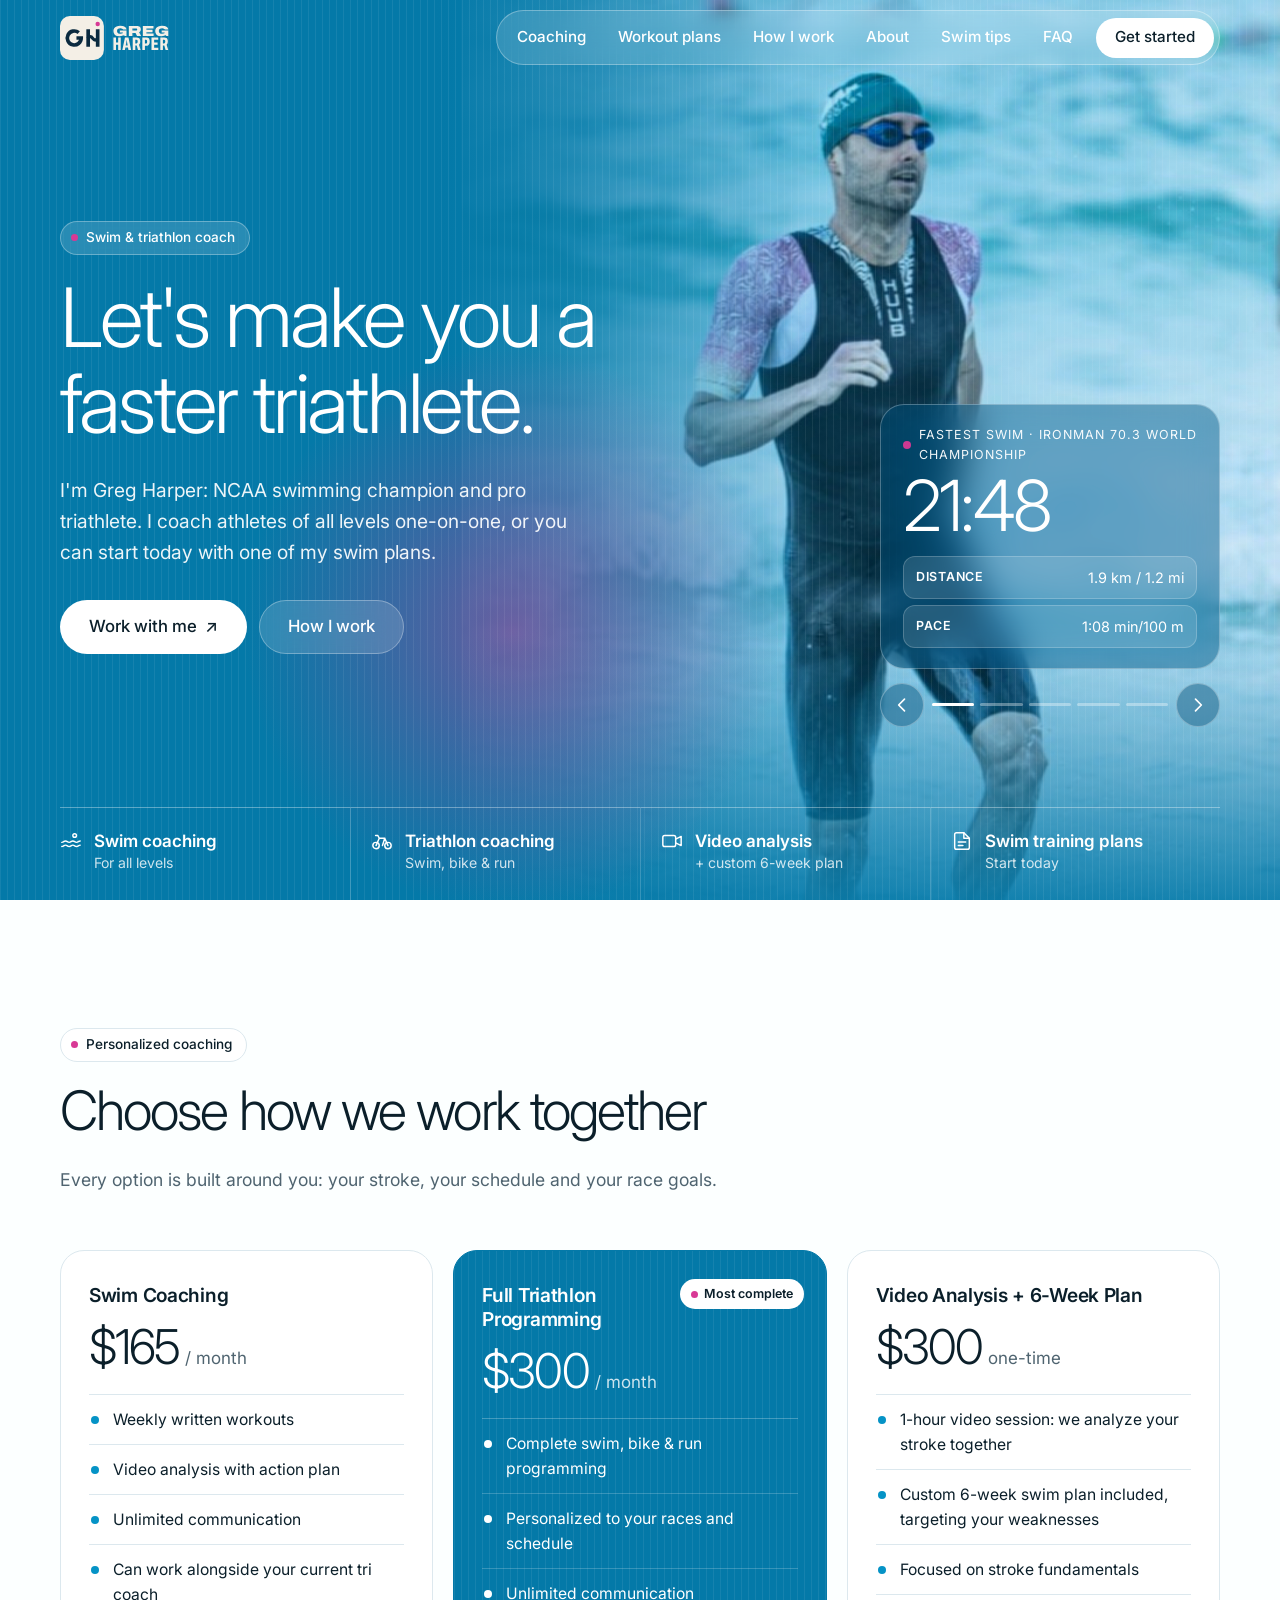
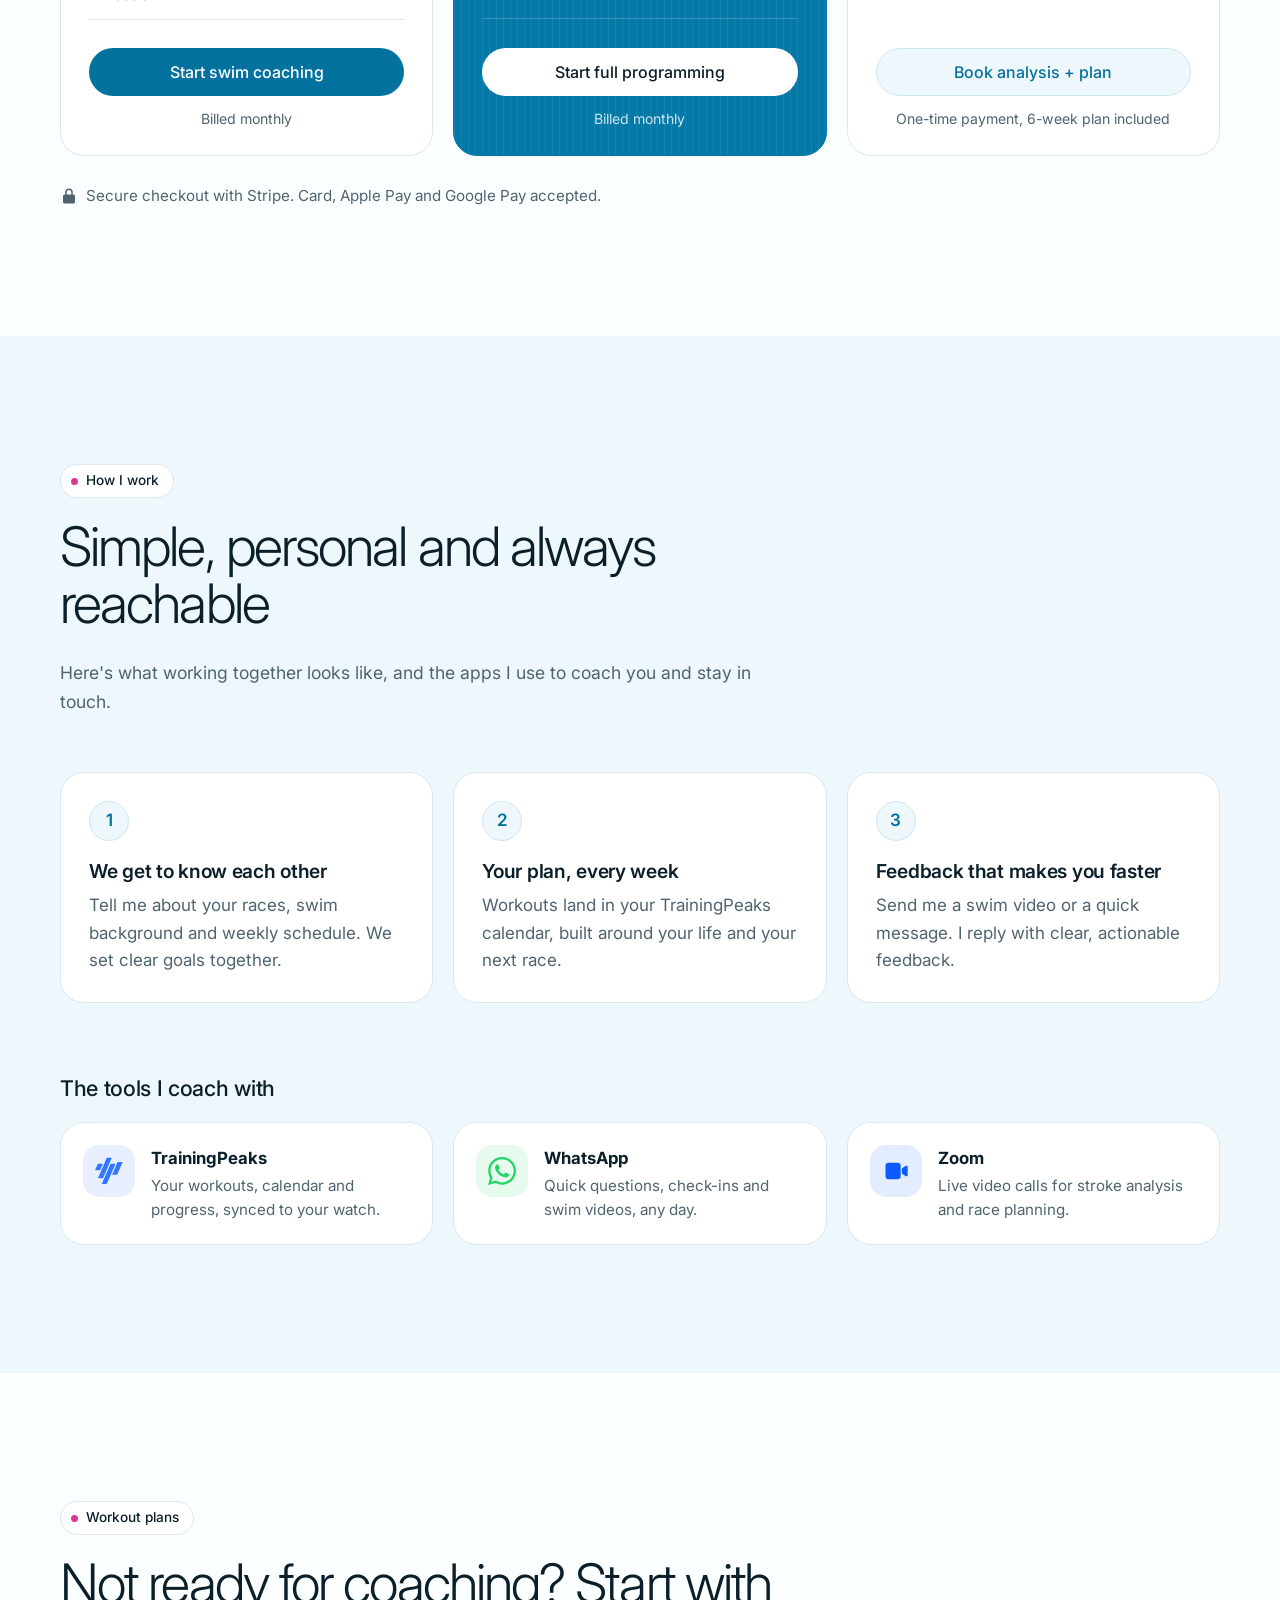
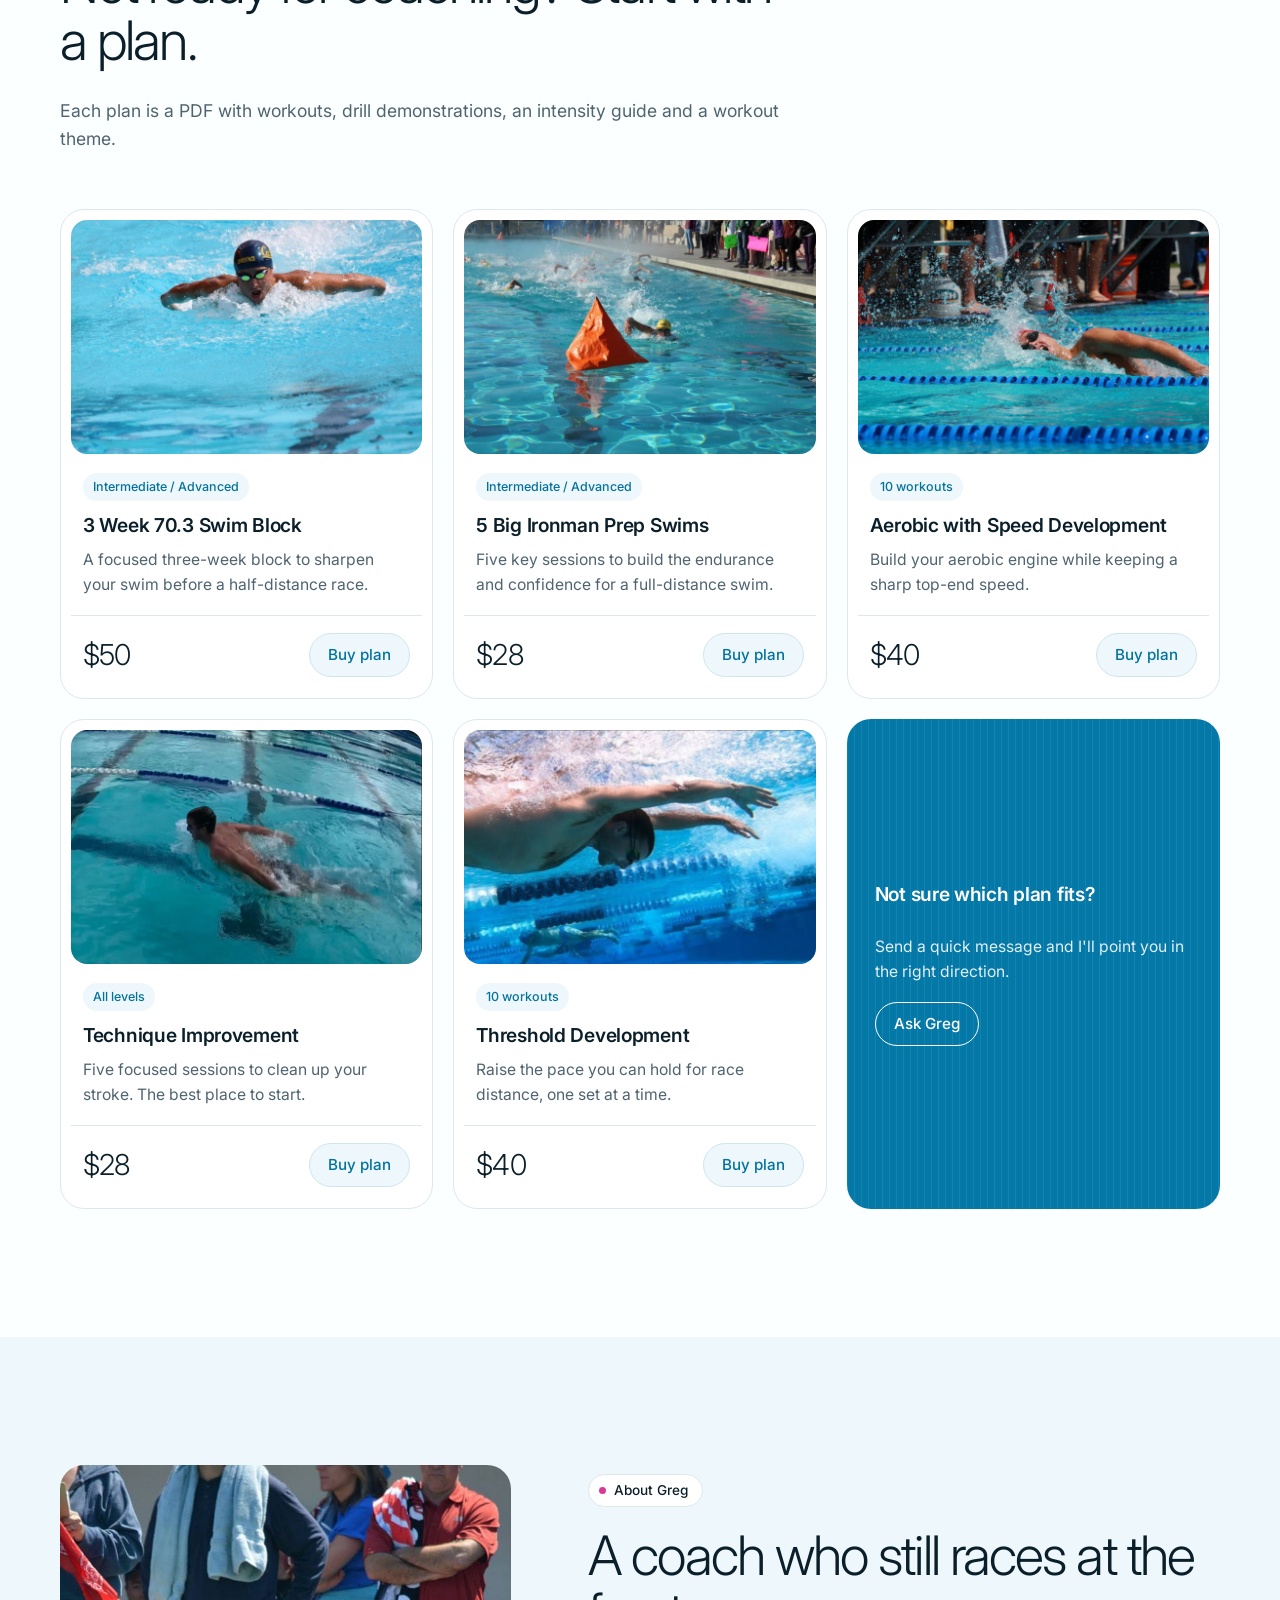
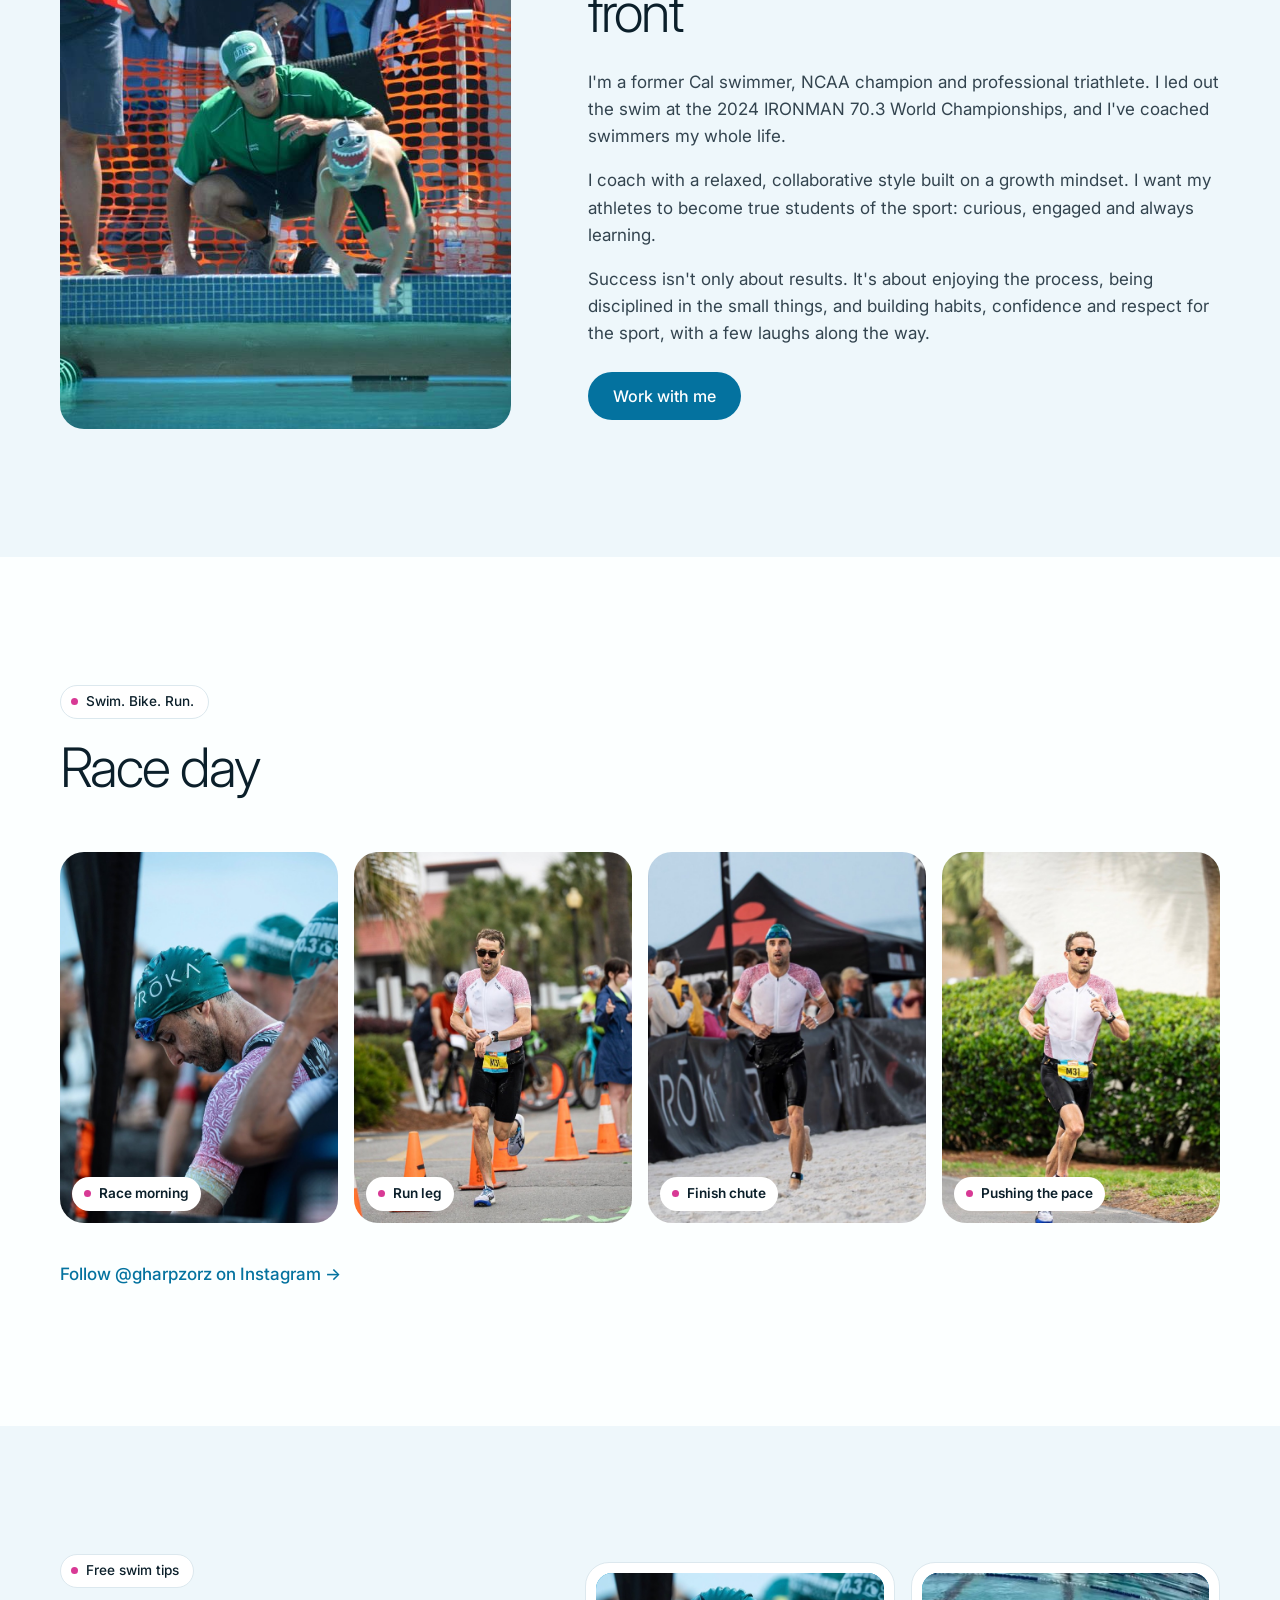
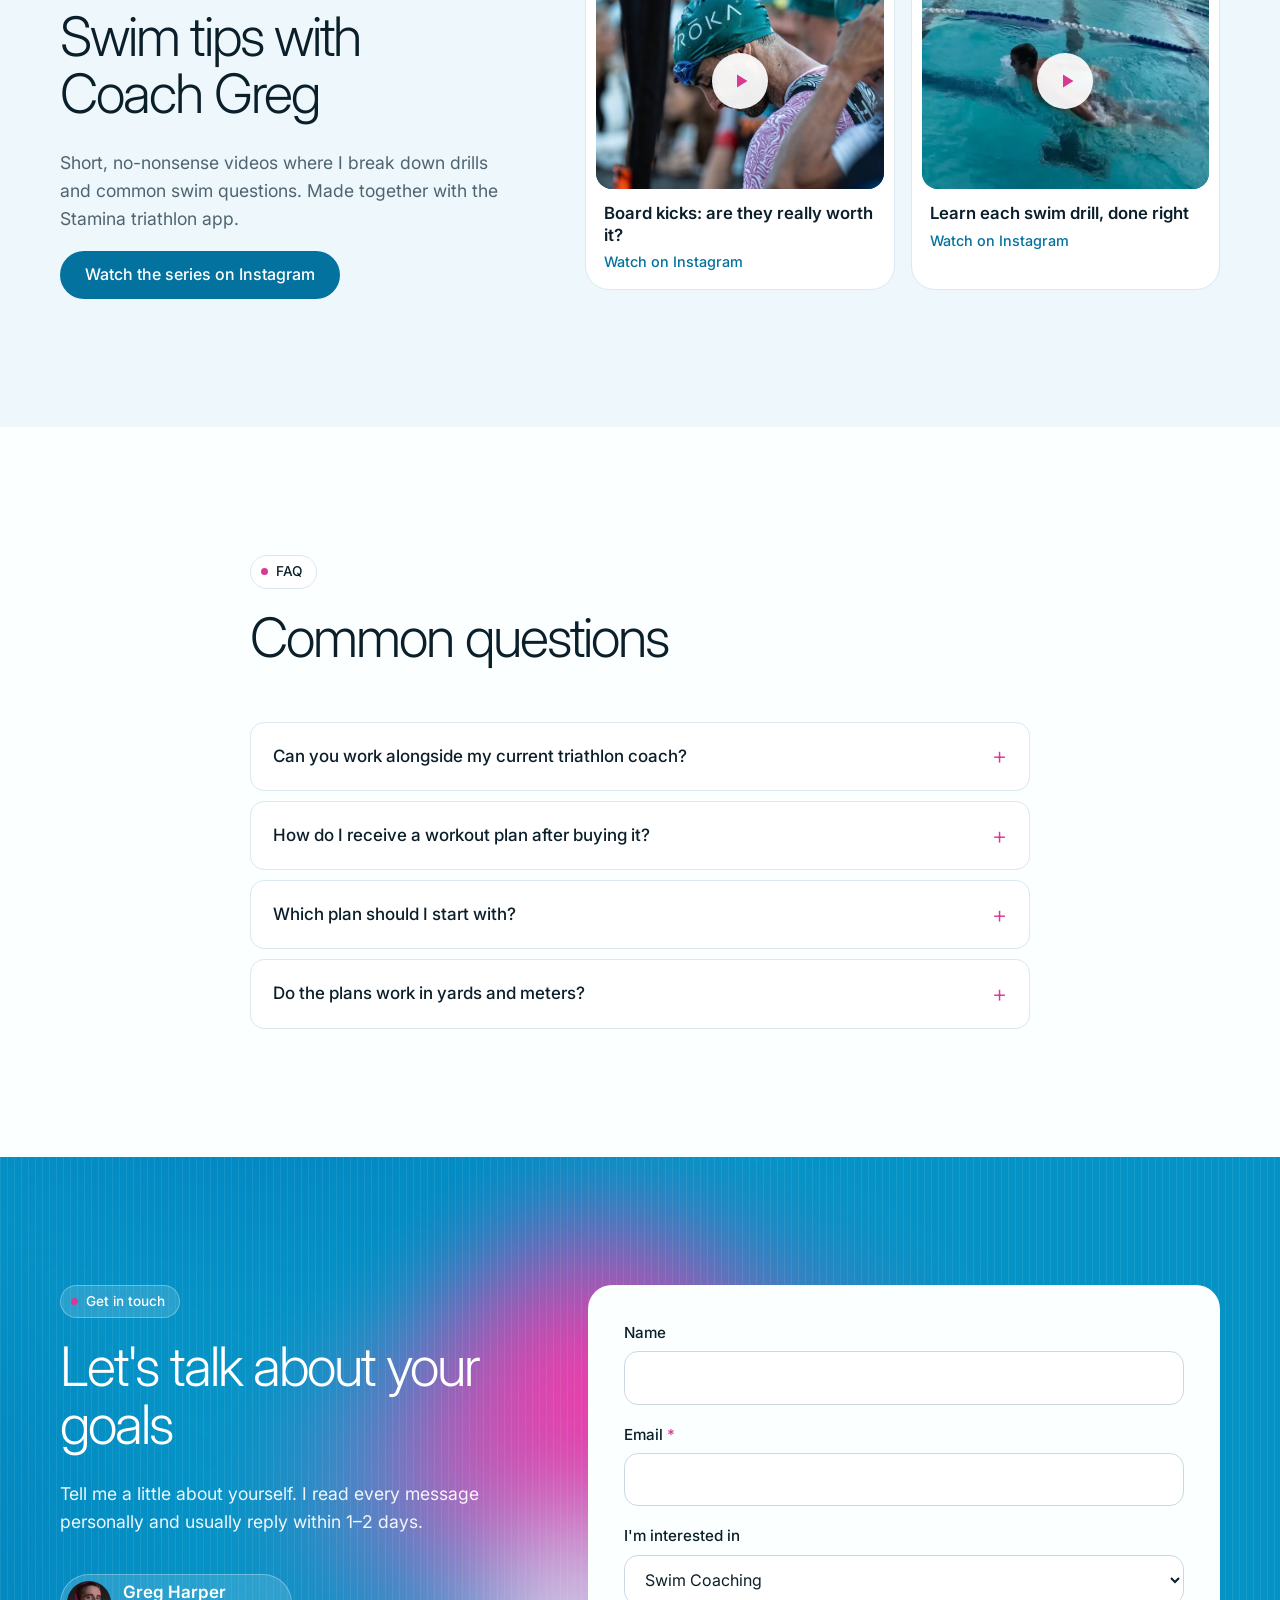
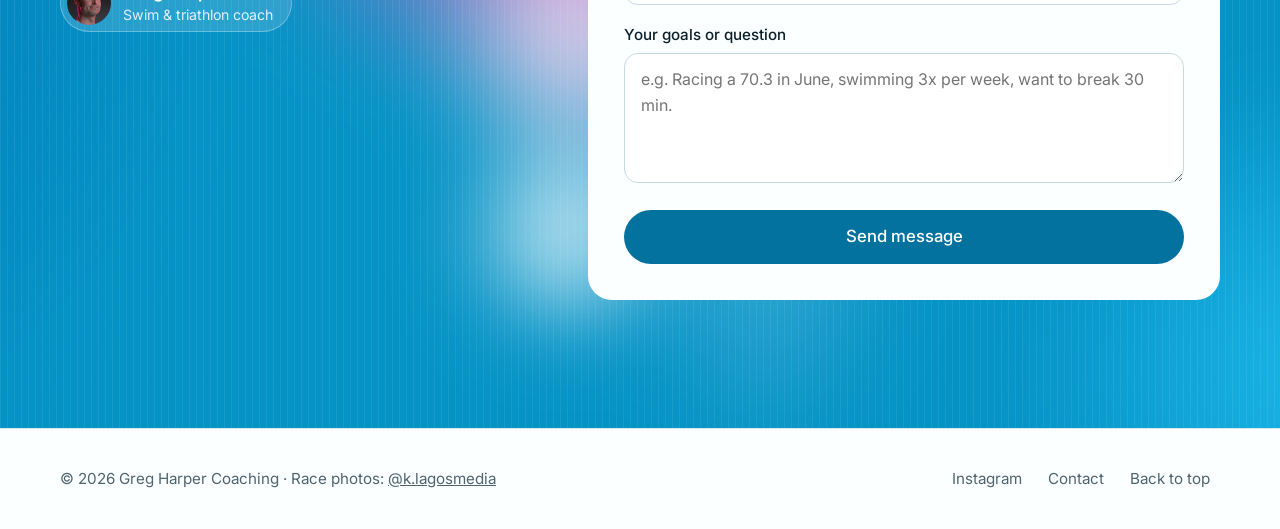
==== commit ce4a18d1: "Change hero headline to triathlete Co-Authored-By: Claude Opus 5.5 <noreply@anthropic.com>" ====
--- a/index.html
+++ b/index.html
@@ -132,7 +132,7 @@
       <div class="container hero-b-grid">
         <div class="hero-text">
           <p class="eyebrow eyebrow-glass">Swim &amp; triathlon coach</p>
-          <h1 id="hero-title">Let's make you a faster swimmer.</h1>
+          <h1 id="hero-title">Let's make you a faster triathlete.</h1>
           <p class="lead">I'm Greg Harper: NCAA swimming champion and pro triathlete. I coach athletes of all levels one-on-one, or you can start today with one of my swim plans.</p>
           <div class="hero-cta">
             <a href="#contact" class="btn btn-white btn-lg">Work with me <span aria-hidden="true">&#8599;</span></a>
